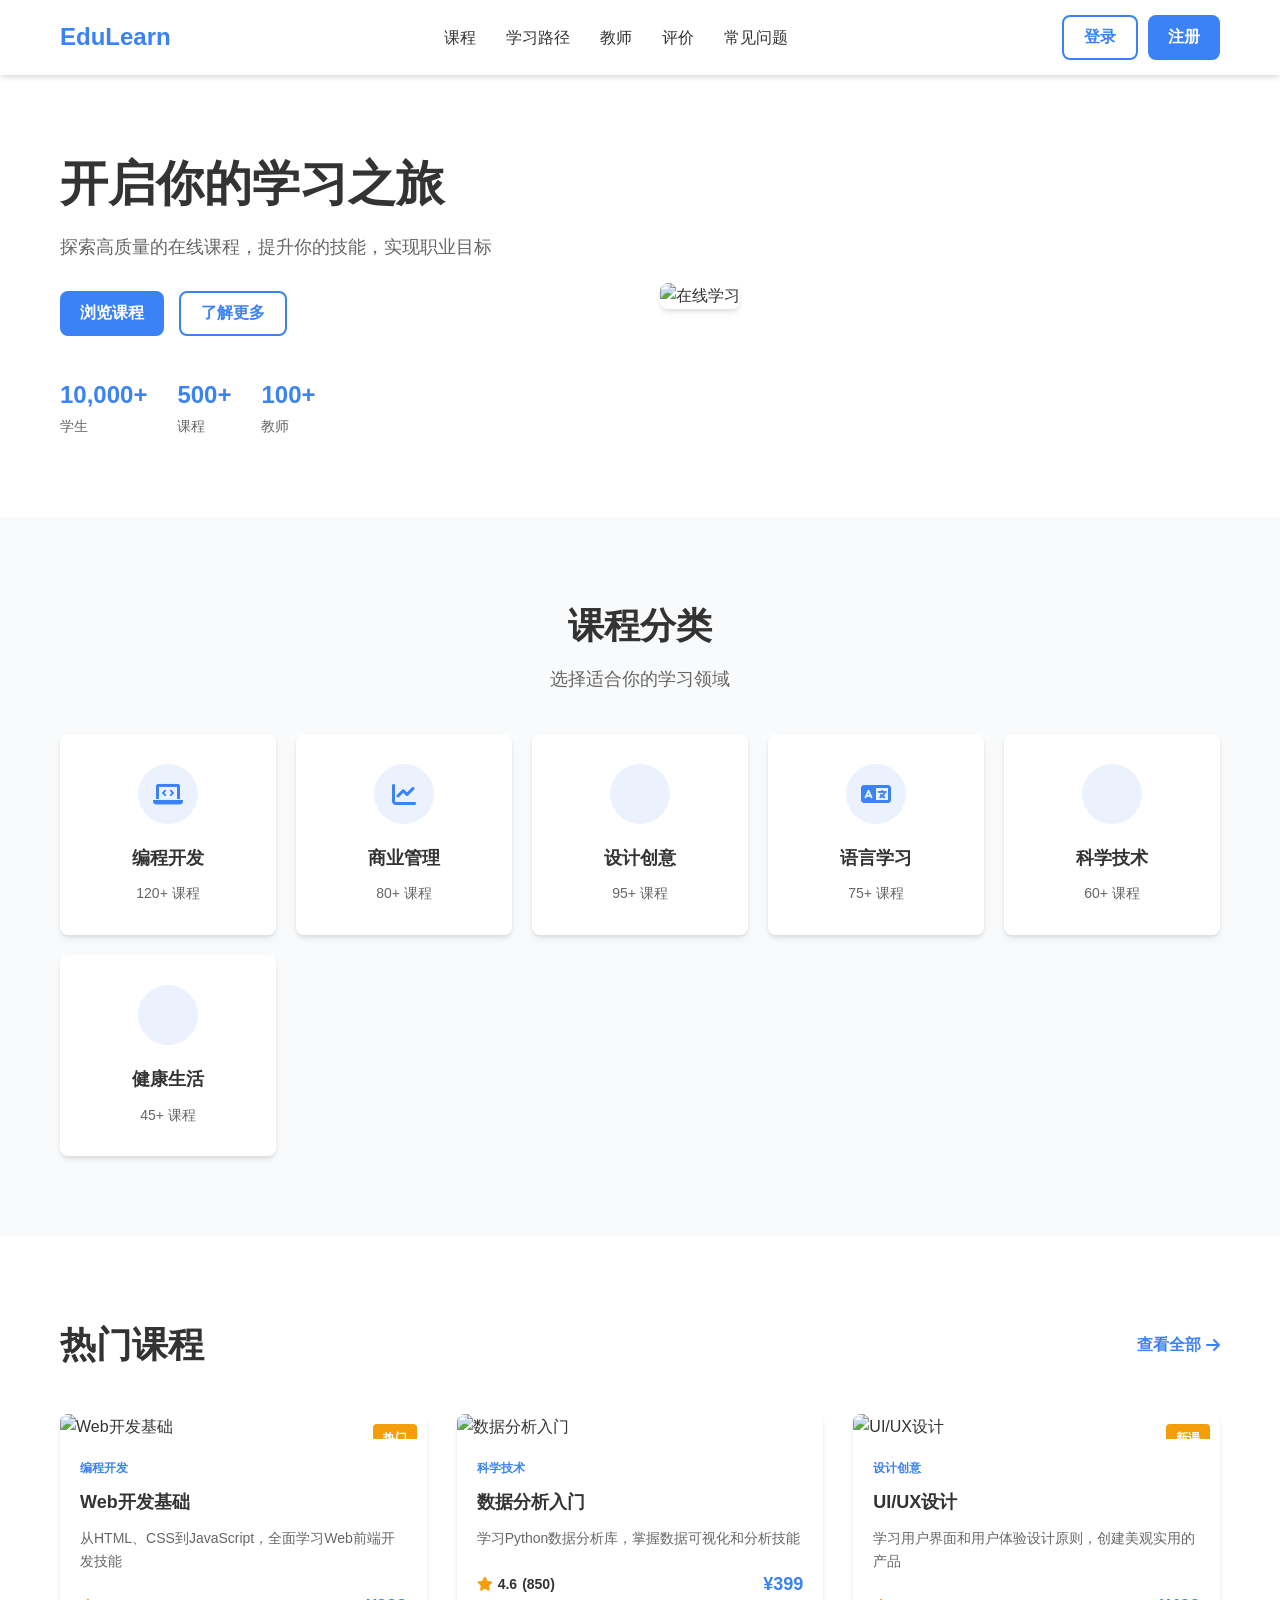
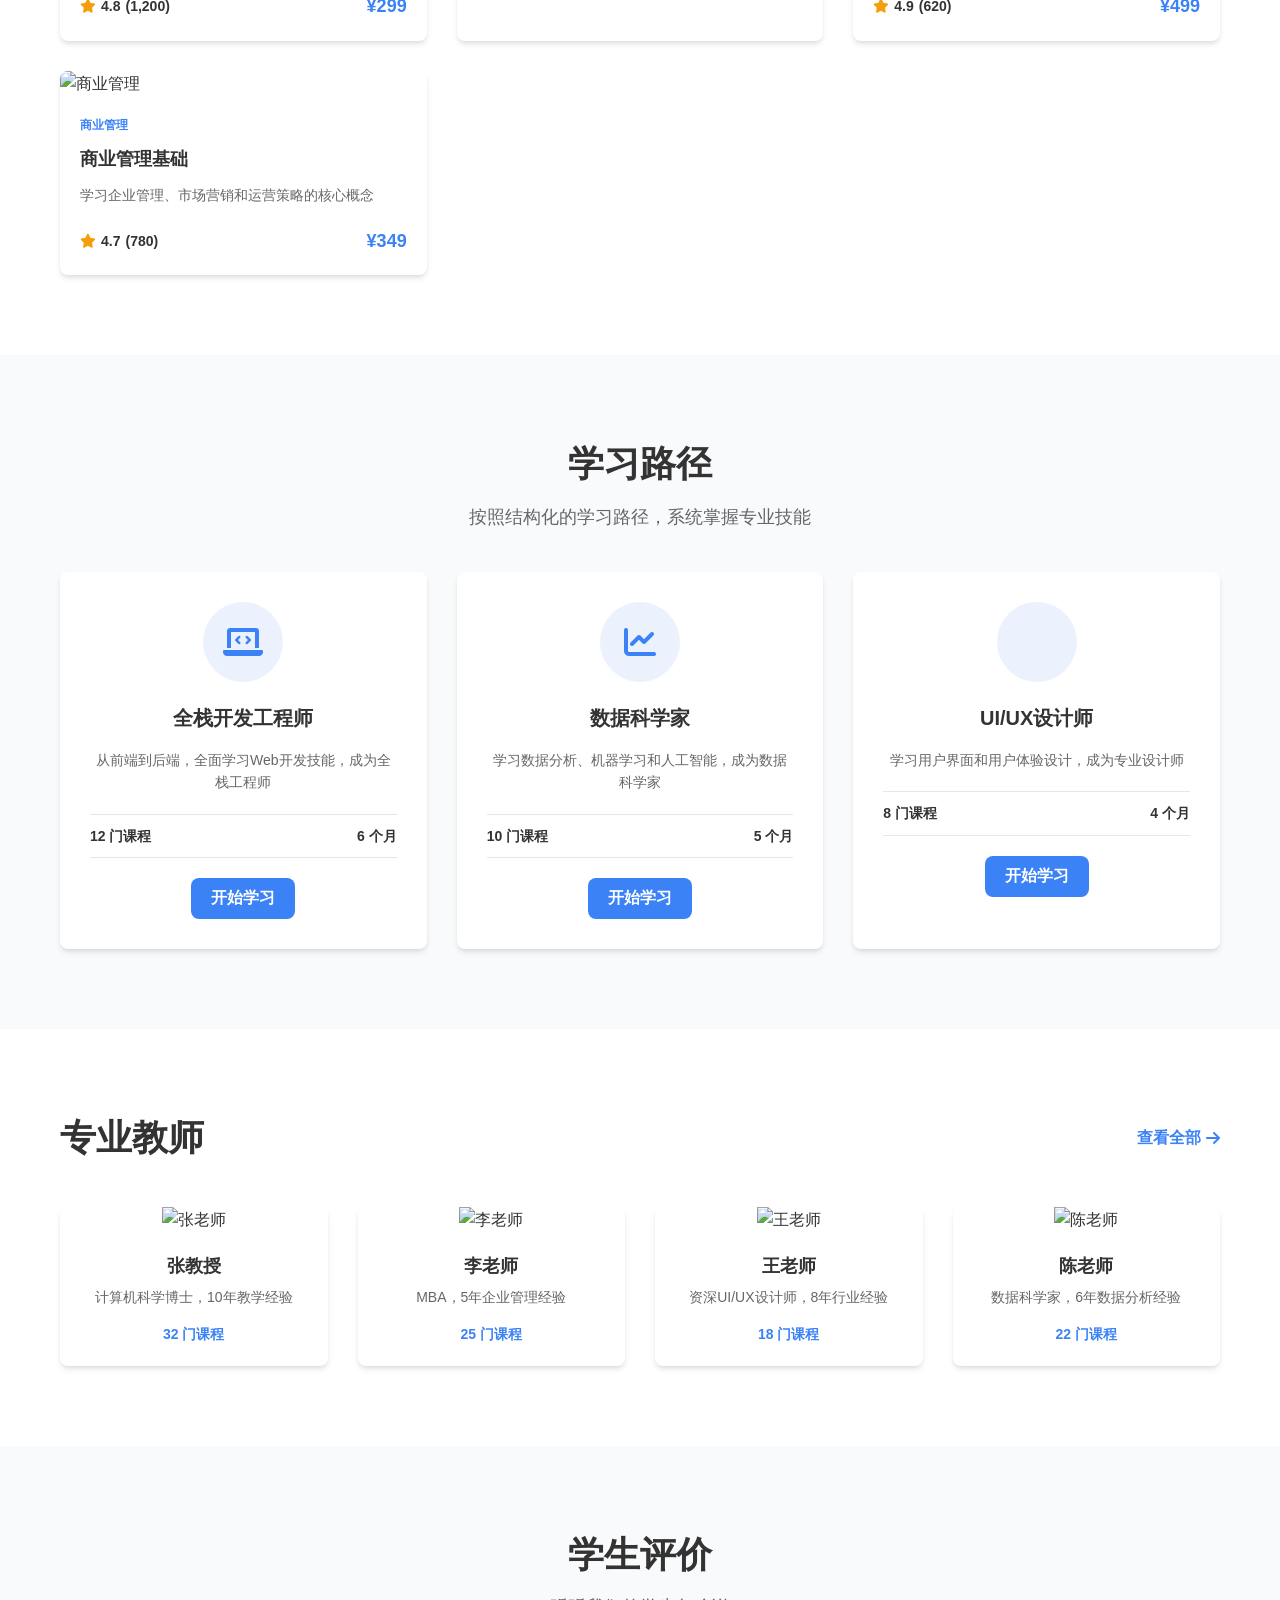
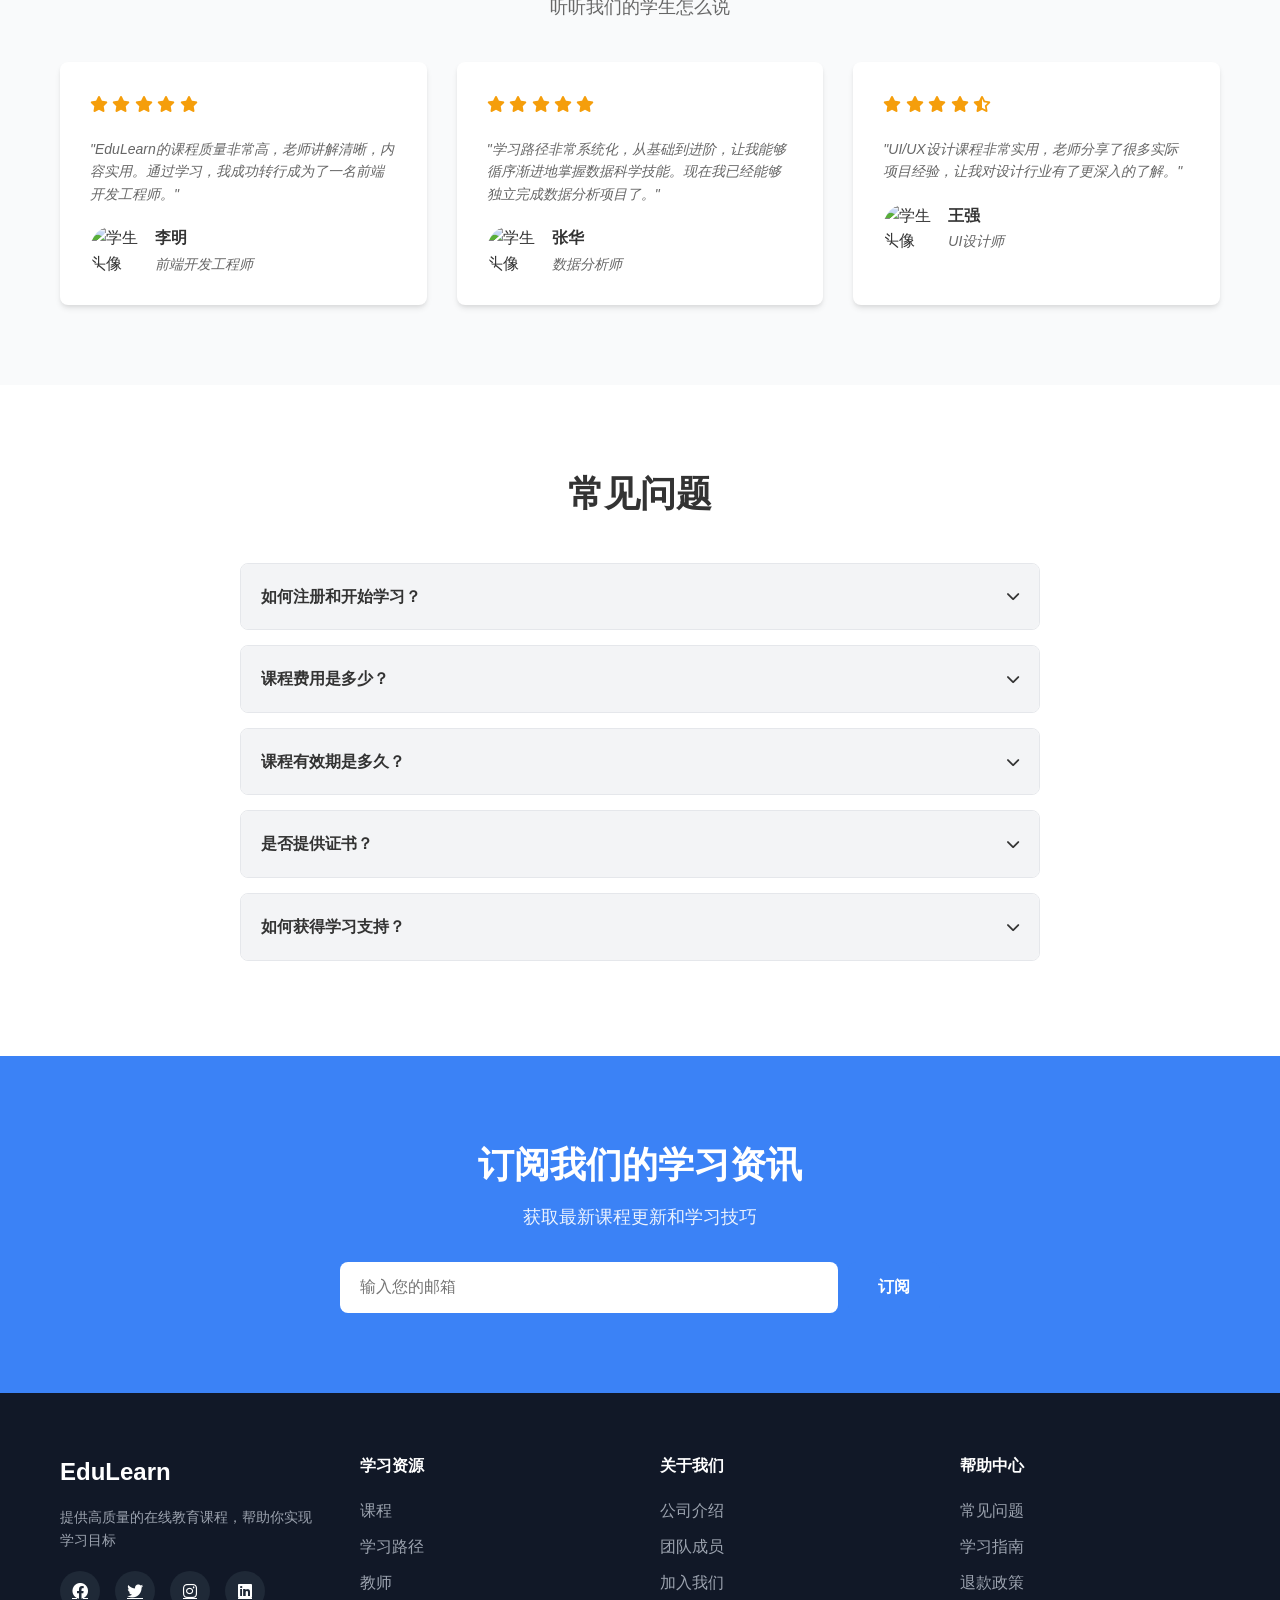
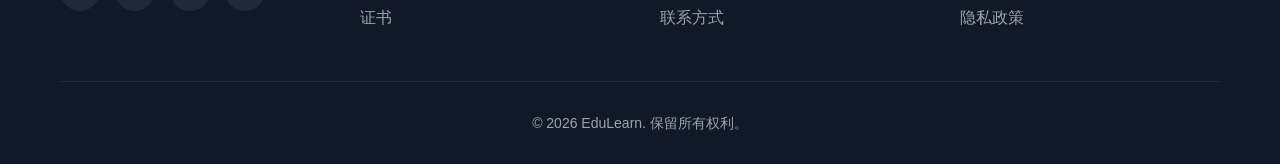
==== index.html @ 10f7ac11 "初始化课程学习网站首页" ====
<!DOCTYPE html>
<html lang="zh-CN">
<head>
    <meta charset="UTF-8">
    <meta name="viewport" content="width=device-width, initial-scale=1.0">
    <title>EduLearn - 在线课程学习平台</title>
    <link rel="stylesheet" href="styles.css">
    <link rel="stylesheet" href="https://cdnjs.cloudflare.com/ajax/libs/font-awesome/6.0.0/css/all.min.css">
</head>
<body>
    <!-- 导航栏 -->
    <header class="navbar">
        <div class="container">
            <div class="logo">
                <a href="#">EduLearn</a>
            </div>
            <nav class="nav-links">
                <a href="#courses">课程</a>
                <a href="#paths">学习路径</a>
                <a href="#instructors">教师</a>
                <a href="#testimonials">评价</a>
                <a href="#faq">常见问题</a>
            </nav>
            <div class="auth-buttons">
                <button class="btn btn-outline">登录</button>
                <button class="btn btn-primary">注册</button>
            </div>
            <div class="mobile-menu">
                <i class="fas fa-bars"></i>
            </div>
        </div>
    </header>

    <!-- 英雄区域 -->
    <section class="hero">
        <div class="container">
            <div class="hero-content">
                <h1>开启你的学习之旅</h1>
                <p>探索高质量的在线课程，提升你的技能，实现职业目标</p>
                <div class="hero-buttons">
                    <button class="btn btn-primary">浏览课程</button>
                    <button class="btn btn-outline">了解更多</button>
                </div>
                <div class="hero-stats">
                    <div class="stat-item">
                        <span class="stat-number">10,000+</span>
                        <span class="stat-label">学生</span>
                    </div>
                    <div class="stat-item">
                        <span class="stat-number">500+</span>
                        <span class="stat-label">课程</span>
                    </div>
                    <div class="stat-item">
                        <span class="stat-number">100+</span>
                        <span class="stat-label">教师</span>
                    </div>
                </div>
            </div>
            <div class="hero-image">
                <img src="https://trae-api-cn.mchost.guru/api/ide/v1/text_to_image?prompt=online%20learning%20platform%20students%20studying%20on%20laptops%20modern%20education&image_size=landscape_16_9" alt="在线学习">
            </div>
        </div>
    </section>

    <!-- 课程分类 -->
    <section class="categories" id="courses">
        <div class="container">
            <h2>课程分类</h2>
            <p>选择适合你的学习领域</p>
            <div class="categories-grid">
                <div class="category-card">
                    <div class="category-icon">
                        <i class="fas fa-laptop-code"></i>
                    </div>
                    <h3>编程开发</h3>
                    <p>120+ 课程</p>
                </div>
                <div class="category-card">
                    <div class="category-icon">
                        <i class="fas fa-chart-line"></i>
                    </div>
                    <h3>商业管理</h3>
                    <p>80+ 课程</p>
                </div>
                <div class="category-card">
                    <div class="category-icon">
                        <i class="fas fa-design"></i>
                    </div>
                    <h3>设计创意</h3>
                    <p>95+ 课程</p>
                </div>
                <div class="category-card">
                    <div class="category-icon">
                        <i class="fas fa-language"></i>
                    </div>
                    <h3>语言学习</h3>
                    <p>75+ 课程</p>
                </div>
                <div class="category-card">
                    <div class="category-icon">
                        <i class="fas fa-science"></i>
                    </div>
                    <h3>科学技术</h3>
                    <p>60+ 课程</p>
                </div>
                <div class="category-card">
                    <div class="category-icon">
                        <i class="fas fa-health"></i>
                    </div>
                    <h3>健康生活</h3>
                    <p>45+ 课程</p>
                </div>
            </div>
        </div>
    </section>

    <!-- 热门课程 -->
    <section class="popular-courses">
        <div class="container">
            <div class="section-header">
                <h2>热门课程</h2>
                <a href="#" class="view-all">查看全部 <i class="fas fa-arrow-right"></i></a>
            </div>
            <div class="courses-grid">
                <div class="course-card">
                    <div class="course-image">
                        <img src="https://trae-api-cn.mchost.guru/api/ide/v1/text_to_image?prompt=web%20development%20course%20modern%20coding%20interface&image_size=square" alt="Web开发基础">
                        <div class="course-badge">热门</div>
                    </div>
                    <div class="course-content">
                        <div class="course-category">编程开发</div>
                        <h3>Web开发基础</h3>
                        <p>从HTML、CSS到JavaScript，全面学习Web前端开发技能</p>
                        <div class="course-meta">
                            <div class="course-rating">
                                <i class="fas fa-star"></i>
                                <span>4.8</span>
                                <span>(1,200)</span>
                            </div>
                            <div class="course-price">¥299</div>
                        </div>
                    </div>
                </div>
                <div class="course-card">
                    <div class="course-image">
                        <img src="https://trae-api-cn.mchost.guru/api/ide/v1/text_to_image?prompt=data%20science%20machine%20learning%20analysis&image_size=square" alt="数据分析入门">
                    </div>
                    <div class="course-content">
                        <div class="course-category">科学技术</div>
                        <h3>数据分析入门</h3>
                        <p>学习Python数据分析库，掌握数据可视化和分析技能</p>
                        <div class="course-meta">
                            <div class="course-rating">
                                <i class="fas fa-star"></i>
                                <span>4.6</span>
                                <span>(850)</span>
                            </div>
                            <div class="course-price">¥399</div>
                        </div>
                    </div>
                </div>
                <div class="course-card">
                    <div class="course-image">
                        <img src="https://trae-api-cn.mchost.guru/api/ide/v1/text_to_image?prompt=ui%20ux%20design%20modern%20interface%20creation&image_size=square" alt="UI/UX设计">
                        <div class="course-badge">新课</div>
                    </div>
                    <div class="course-content">
                        <div class="course-category">设计创意</div>
                        <h3>UI/UX设计</h3>
                        <p>学习用户界面和用户体验设计原则，创建美观实用的产品</p>
                        <div class="course-meta">
                            <div class="course-rating">
                                <i class="fas fa-star"></i>
                                <span>4.9</span>
                                <span>(620)</span>
                            </div>
                            <div class="course-price">¥499</div>
                        </div>
                    </div>
                </div>
                <div class="course-card">
                    <div class="course-image">
                        <img src="https://trae-api-cn.mchost.guru/api/ide/v1/text_to_image?prompt=business%20management%20strategy%20planning&image_size=square" alt="商业管理">
                    </div>
                    <div class="course-content">
                        <div class="course-category">商业管理</div>
                        <h3>商业管理基础</h3>
                        <p>学习企业管理、市场营销和运营策略的核心概念</p>
                        <div class="course-meta">
                            <div class="course-rating">
                                <i class="fas fa-star"></i>
                                <span>4.7</span>
                                <span>(780)</span>
                            </div>
                            <div class="course-price">¥349</div>
                        </div>
                    </div>
                </div>
            </div>
        </div>
    </section>

    <!-- 学习路径 -->
    <section class="learning-paths" id="paths">
        <div class="container">
            <h2>学习路径</h2>
            <p>按照结构化的学习路径，系统掌握专业技能</p>
            <div class="paths-grid">
                <div class="path-card">
                    <div class="path-icon">
                        <i class="fas fa-laptop-code"></i>
                    </div>
                    <h3>全栈开发工程师</h3>
                    <p>从前端到后端，全面学习Web开发技能，成为全栈工程师</p>
                    <div class="path-details">
                        <span class="path-courses">12 门课程</span>
                        <span class="path-duration">6 个月</span>
                    </div>
                    <button class="btn btn-primary">开始学习</button>
                </div>
                <div class="path-card">
                    <div class="path-icon">
                        <i class="fas fa-chart-line"></i>
                    </div>
                    <h3>数据科学家</h3>
                    <p>学习数据分析、机器学习和人工智能，成为数据科学家</p>
                    <div class="path-details">
                        <span class="path-courses">10 门课程</span>
                        <span class="path-duration">5 个月</span>
                    </div>
                    <button class="btn btn-primary">开始学习</button>
                </div>
                <div class="path-card">
                    <div class="path-icon">
                        <i class="fas fa-design"></i>
                    </div>
                    <h3>UI/UX设计师</h3>
                    <p>学习用户界面和用户体验设计，成为专业设计师</p>
                    <div class="path-details">
                        <span class="path-courses">8 门课程</span>
                        <span class="path-duration">4 个月</span>
                    </div>
                    <button class="btn btn-primary">开始学习</button>
                </div>
            </div>
        </div>
    </section>

    <!-- 教师团队 -->
    <section class="instructors" id="instructors">
        <div class="container">
            <div class="section-header">
                <h2>专业教师</h2>
                <a href="#" class="view-all">查看全部 <i class="fas fa-arrow-right"></i></a>
            </div>
            <div class="instructors-grid">
                <div class="instructor-card">
                    <div class="instructor-image">
                        <img src="https://trae-api-cn.mchost.guru/api/ide/v1/text_to_image?prompt=professional%20male%20instructor%20teaching%20online%20course&image_size=square" alt="张老师">
                    </div>
                    <h3>张教授</h3>
                    <p>计算机科学博士，10年教学经验</p>
                    <div class="instructor-courses">32 门课程</div>
                </div>
                <div class="instructor-card">
                    <div class="instructor-image">
                        <img src="https://trae-api-cn.mchost.guru/api/ide/v1/text_to_image?prompt=professional%20female%20instructor%20teaching%20business%20course&image_size=square" alt="李老师">
                    </div>
                    <h3>李老师</h3>
                    <p>MBA，5年企业管理经验</p>
                    <div class="instructor-courses">25 门课程</div>
                </div>
                <div class="instructor-card">
                    <div class="instructor-image">
                        <img src="https://trae-api-cn.mchost.guru/api/ide/v1/text_to_image?prompt=professional%20male%20designer%20teaching%20design%20course&image_size=square" alt="王老师">
                    </div>
                    <h3>王老师</h3>
                    <p>资深UI/UX设计师，8年行业经验</p>
                    <div class="instructor-courses">18 门课程</div>
                </div>
                <div class="instructor-card">
                    <div class="instructor-image">
                        <img src="https://trae-api-cn.mchost.guru/api/ide/v1/text_to_image?prompt=professional%20female%20data%20scientist%20teaching%20analytics&image_size=square" alt="陈老师">
                    </div>
                    <h3>陈老师</h3>
                    <p>数据科学家，6年数据分析经验</p>
                    <div class="instructor-courses">22 门课程</div>
                </div>
            </div>
        </div>
    </section>

    <!-- 学生评价 -->
    <section class="testimonials" id="testimonials">
        <div class="container">
            <h2>学生评价</h2>
            <p>听听我们的学生怎么说</p>
            <div class="testimonials-grid">
                <div class="testimonial-card">
                    <div class="testimonial-rating">
                        <i class="fas fa-star"></i>
                        <i class="fas fa-star"></i>
                        <i class="fas fa-star"></i>
                        <i class="fas fa-star"></i>
                        <i class="fas fa-star"></i>
                    </div>
                    <p>"EduLearn的课程质量非常高，老师讲解清晰，内容实用。通过学习，我成功转行成为了一名前端开发工程师。"</p>
                    <div class="testimonial-author">
                        <img src="https://trae-api-cn.mchost.guru/api/ide/v1/text_to_image?prompt=happy%20male%20student%20portrait&image_size=square" alt="学生头像">
                        <div>
                            <h4>李明</h4>
                            <p>前端开发工程师</p>
                        </div>
                    </div>
                </div>
                <div class="testimonial-card">
                    <div class="testimonial-rating">
                        <i class="fas fa-star"></i>
                        <i class="fas fa-star"></i>
                        <i class="fas fa-star"></i>
                        <i class="fas fa-star"></i>
                        <i class="fas fa-star"></i>
                    </div>
                    <p>"学习路径非常系统化，从基础到进阶，让我能够循序渐进地掌握数据科学技能。现在我已经能够独立完成数据分析项目了。"</p>
                    <div class="testimonial-author">
                        <img src="https://trae-api-cn.mchost.guru/api/ide/v1/text_to_image?prompt=happy%20female%20student%20portrait&image_size=square" alt="学生头像">
                        <div>
                            <h4>张华</h4>
                            <p>数据分析师</p>
                        </div>
                    </div>
                </div>
                <div class="testimonial-card">
                    <div class="testimonial-rating">
                        <i class="fas fa-star"></i>
                        <i class="fas fa-star"></i>
                        <i class="fas fa-star"></i>
                        <i class="fas fa-star"></i>
                        <i class="fas fa-star-half-alt"></i>
                    </div>
                    <p>"UI/UX设计课程非常实用，老师分享了很多实际项目经验，让我对设计行业有了更深入的了解。"</p>
                    <div class="testimonial-author">
                        <img src="https://trae-api-cn.mchost.guru/api/ide/v1/text_to_image?prompt=happy%20young%20male%20student%20portrait&image_size=square" alt="学生头像">
                        <div>
                            <h4>王强</h4>
                            <p>UI设计师</p>
                        </div>
                    </div>
                </div>
            </div>
        </div>
    </section>

    <!-- 常见问题 -->
    <section class="faq" id="faq">
        <div class="container">
            <h2>常见问题</h2>
            <div class="faq-items">
                <div class="faq-item">
                    <div class="faq-question">
                        <h3>如何注册和开始学习？</h3>
                        <i class="fas fa-chevron-down"></i>
                    </div>
                    <div class="faq-answer">
                        <p>点击网站右上角的"注册"按钮，填写个人信息完成注册。注册成功后，您可以浏览课程目录，选择感兴趣的课程开始学习。</p>
                    </div>
                </div>
                <div class="faq-item">
                    <div class="faq-question">
                        <h3>课程费用是多少？</h3>
                        <i class="fas fa-chevron-down"></i>
                    </div>
                    <div class="faq-answer">
                        <p>我们的课程价格从¥99到¥999不等，具体取决于课程内容和时长。我们也提供学习路径套餐，享受更多优惠。</p>
                    </div>
                </div>
                <div class="faq-item">
                    <div class="faq-question">
                        <h3>课程有效期是多久？</h3>
                        <i class="fas fa-chevron-down"></i>
                    </div>
                    <div class="faq-answer">
                        <p>一旦购买，课程终身有效，您可以随时观看和复习课程内容。</p>
                    </div>
                </div>
                <div class="faq-item">
                    <div class="faq-question">
                        <h3>是否提供证书？</h3>
                        <i class="fas fa-chevron-down"></i>
                    </div>
                    <div class="faq-answer">
                        <p>是的，完成课程后，您将获得课程 completion 证书，部分课程还提供行业认证证书。</p>
                    </div>
                </div>
                <div class="faq-item">
                    <div class="faq-question">
                        <h3>如何获得学习支持？</h3>
                        <i class="fas fa-chevron-down"></i>
                    </div>
                    <div class="faq-answer">
                        <p>我们提供多种学习支持方式，包括课程讨论区、教师答疑和学习社区。您也可以通过客服邮箱联系我们。</p>
                    </div>
                </div>
            </div>
        </div>
    </section>

    <!-- 订阅区域 -->
    <section class="subscribe">
        <div class="container">
            <h2>订阅我们的学习资讯</h2>
            <p>获取最新课程更新和学习技巧</p>
            <form class="subscribe-form">
                <input type="email" placeholder="输入您的邮箱" required>
                <button type="submit" class="btn btn-primary">订阅</button>
            </form>
        </div>
    </section>

    <!-- 页脚 -->
    <footer class="footer">
        <div class="container">
            <div class="footer-content">
                <div class="footer-logo">
                    <h3>EduLearn</h3>
                    <p>提供高质量的在线教育课程，帮助你实现学习目标</p>
                    <div class="social-links">
                        <a href="#"><i class="fab fa-facebook"></i></a>
                        <a href="#"><i class="fab fa-twitter"></i></a>
                        <a href="#"><i class="fab fa-instagram"></i></a>
                        <a href="#"><i class="fab fa-linkedin"></i></a>
                    </div>
                </div>
                <div class="footer-links">
                    <h4>学习资源</h4>
                    <a href="#">课程</a>
                    <a href="#">学习路径</a>
                    <a href="#">教师</a>
                    <a href="#">证书</a>
                </div>
                <div class="footer-links">
                    <h4>关于我们</h4>
                    <a href="#">公司介绍</a>
                    <a href="#">团队成员</a>
                    <a href="#">加入我们</a>
                    <a href="#">联系方式</a>
                </div>
                <div class="footer-links">
                    <h4>帮助中心</h4>
                    <a href="#">常见问题</a>
                    <a href="#">学习指南</a>
                    <a href="#">退款政策</a>
                    <a href="#">隐私政策</a>
                </div>
            </div>
            <div class="footer-bottom">
                <p>&copy; 2026 EduLearn. 保留所有权利。</p>
            </div>
        </div>
    </footer>

    <script src="script.js"></script>
</body>
</html>
---- styles.css ----
/* 全局样式 */
:root {
    --primary-color: #3b82f6;
    --secondary-color: #10b981;
    --accent-color: #f59e0b;
    --text-color: #333;
    --text-light: #666;
    --background-color: #f9fafb;
    --white: #ffffff;
    --gray-100: #f3f4f6;
    --gray-200: #e5e7eb;
    --gray-300: #d1d5db;
    --gray-400: #9ca3af;
    --gray-500: #6b7280;
    --gray-600: #4b5563;
    --gray-700: #374151;
    --gray-800: #1f2937;
    --gray-900: #111827;
    --border-radius: 8px;
    --box-shadow: 0 4px 6px -1px rgba(0, 0, 0, 0.1), 0 2px 4px -1px rgba(0, 0, 0, 0.06);
    --transition: all 0.3s ease;
}

* {
    margin: 0;
    padding: 0;
    box-sizing: border-box;
}

body {
    font-family: 'Segoe UI', Tahoma, Geneva, Verdana, sans-serif;
    line-height: 1.6;
    color: var(--text-color);
    background-color: var(--background-color);
}

.container {
    width: 100%;
    max-width: 1200px;
    margin: 0 auto;
    padding: 0 20px;
}

/* 按钮样式 */
.btn {
    display: inline-block;
    padding: 10px 20px;
    border-radius: var(--border-radius);
    font-weight: 600;
    cursor: pointer;
    transition: var(--transition);
    border: none;
    font-size: 16px;
}

.btn-primary {
    background-color: var(--primary-color);
    color: var(--white);
}

.btn-primary:hover {
    background-color: #2563eb;
    transform: translateY(-2px);
}

.btn-outline {
    background-color: transparent;
    color: var(--primary-color);
    border: 2px solid var(--primary-color);
}

.btn-outline:hover {
    background-color: var(--primary-color);
    color: var(--white);
}

/* 导航栏样式 */
.navbar {
    background-color: var(--white);
    box-shadow: var(--box-shadow);
    position: sticky;
    top: 0;
    z-index: 1000;
}

.navbar .container {
    display: flex;
    justify-content: space-between;
    align-items: center;
    padding: 15px 20px;
}

.logo a {
    font-size: 24px;
    font-weight: 700;
    color: var(--primary-color);
    text-decoration: none;
}

.nav-links {
    display: flex;
    gap: 30px;
}

.nav-links a {
    text-decoration: none;
    color: var(--text-color);
    font-weight: 500;
    transition: var(--transition);
}

.nav-links a:hover {
    color: var(--primary-color);
}

.auth-buttons {
    display: flex;
    gap: 10px;
}

.mobile-menu {
    display: none;
    font-size: 24px;
    cursor: pointer;
}

/* 英雄区域样式 */
.hero {
    background-color: var(--white);
    padding: 80px 0;
}

.hero .container {
    display: flex;
    align-items: center;
    gap: 40px;
}

.hero-content {
    flex: 1;
}

.hero-content h1 {
    font-size: 48px;
    font-weight: 700;
    margin-bottom: 20px;
    line-height: 1.2;
}

.hero-content p {
    font-size: 18px;
    color: var(--text-light);
    margin-bottom: 30px;
}

.hero-buttons {
    display: flex;
    gap: 15px;
    margin-bottom: 40px;
}

.hero-stats {
    display: flex;
    gap: 30px;
}

.stat-item {
    display: flex;
    flex-direction: column;
}

.stat-number {
    font-size: 24px;
    font-weight: 700;
    color: var(--primary-color);
}

.stat-label {
    font-size: 14px;
    color: var(--text-light);
}

.hero-image {
    flex: 1;
}

.hero-image img {
    width: 100%;
    border-radius: var(--border-radius);
    box-shadow: var(--box-shadow);
}

/* 课程分类样式 */
.categories {
    padding: 80px 0;
    background-color: var(--background-color);
}

.categories h2 {
    font-size: 36px;
    font-weight: 700;
    text-align: center;
    margin-bottom: 10px;
}

.categories p {
    text-align: center;
    color: var(--text-light);
    margin-bottom: 40px;
    font-size: 18px;
}

.categories-grid {
    display: grid;
    grid-template-columns: repeat(auto-fit, minmax(200px, 1fr));
    gap: 20px;
}

.category-card {
    background-color: var(--white);
    padding: 30px;
    border-radius: var(--border-radius);
    box-shadow: var(--box-shadow);
    text-align: center;
    transition: var(--transition);
}

.category-card:hover {
    transform: translateY(-5px);
    box-shadow: 0 10px 15px -3px rgba(0, 0, 0, 0.1), 0 4px 6px -2px rgba(0, 0, 0, 0.05);
}

.category-icon {
    width: 60px;
    height: 60px;
    background-color: rgba(59, 130, 246, 0.1);
    border-radius: 50%;
    display: flex;
    align-items: center;
    justify-content: center;
    margin: 0 auto 20px;
    font-size: 24px;
    color: var(--primary-color);
}

.category-card h3 {
    font-size: 18px;
    font-weight: 600;
    margin-bottom: 10px;
}

.category-card p {
    font-size: 14px;
    color: var(--text-light);
    margin: 0;
}

/* 热门课程样式 */
.popular-courses {
    padding: 80px 0;
    background-color: var(--white);
}

.section-header {
    display: flex;
    justify-content: space-between;
    align-items: center;
    margin-bottom: 40px;
}

.section-header h2 {
    font-size: 36px;
    font-weight: 700;
}

.view-all {
    text-decoration: none;
    color: var(--primary-color);
    font-weight: 600;
    display: flex;
    align-items: center;
    gap: 5px;
    transition: var(--transition);
}

.view-all:hover {
    color: #2563eb;
}

.courses-grid {
    display: grid;
    grid-template-columns: repeat(auto-fit, minmax(300px, 1fr));
    gap: 30px;
}

.course-card {
    background-color: var(--white);
    border-radius: var(--border-radius);
    box-shadow: var(--box-shadow);
    overflow: hidden;
    transition: var(--transition);
}

.course-card:hover {
    transform: translateY(-5px);
    box-shadow: 0 10px 15px -3px rgba(0, 0, 0, 0.1), 0 4px 6px -2px rgba(0, 0, 0, 0.05);
}

.course-image {
    position: relative;
    overflow: hidden;
}

.course-image img {
    width: 100%;
    height: 200px;
    object-fit: cover;
    transition: var(--transition);
}

.course-card:hover .course-image img {
    transform: scale(1.05);
}

.course-badge {
    position: absolute;
    top: 10px;
    right: 10px;
    background-color: var(--accent-color);
    color: var(--white);
    padding: 5px 10px;
    border-radius: 4px;
    font-size: 12px;
    font-weight: 600;
}

.course-content {
    padding: 20px;
}

.course-category {
    font-size: 12px;
    color: var(--primary-color);
    font-weight: 600;
    text-transform: uppercase;
    margin-bottom: 10px;
}

.course-content h3 {
    font-size: 18px;
    font-weight: 600;
    margin-bottom: 10px;
}

.course-content p {
    font-size: 14px;
    color: var(--text-light);
    margin-bottom: 20px;
}

.course-meta {
    display: flex;
    justify-content: space-between;
    align-items: center;
}

.course-rating {
    display: flex;
    align-items: center;
    gap: 5px;
}

.course-rating i {
    color: var(--accent-color);
    font-size: 14px;
}

.course-rating span {
    font-size: 14px;
    font-weight: 600;
}

.course-price {
    font-size: 18px;
    font-weight: 700;
    color: var(--primary-color);
}

/* 学习路径样式 */
.learning-paths {
    padding: 80px 0;
    background-color: var(--background-color);
}

.learning-paths h2 {
    font-size: 36px;
    font-weight: 700;
    text-align: center;
    margin-bottom: 10px;
}

.learning-paths p {
    text-align: center;
    color: var(--text-light);
    margin-bottom: 40px;
    font-size: 18px;
}

.paths-grid {
    display: grid;
    grid-template-columns: repeat(auto-fit, minmax(350px, 1fr));
    gap: 30px;
}

.path-card {
    background-color: var(--white);
    padding: 30px;
    border-radius: var(--border-radius);
    box-shadow: var(--box-shadow);
    text-align: center;
    transition: var(--transition);
}

.path-card:hover {
    transform: translateY(-5px);
    box-shadow: 0 10px 15px -3px rgba(0, 0, 0, 0.1), 0 4px 6px -2px rgba(0, 0, 0, 0.05);
}

.path-icon {
    width: 80px;
    height: 80px;
    background-color: rgba(59, 130, 246, 0.1);
    border-radius: 50%;
    display: flex;
    align-items: center;
    justify-content: center;
    margin: 0 auto 20px;
    font-size: 32px;
    color: var(--primary-color);
}

.path-card h3 {
    font-size: 20px;
    font-weight: 600;
    margin-bottom: 15px;
}

.path-card p {
    font-size: 14px;
    color: var(--text-light);
    margin-bottom: 20px;
}

.path-details {
    display: flex;
    justify-content: space-between;
    margin-bottom: 20px;
    padding: 10px 0;
    border-top: 1px solid var(--gray-200);
    border-bottom: 1px solid var(--gray-200);
}

.path-courses, .path-duration {
    font-size: 14px;
    font-weight: 600;
    color: var(--text-color);
}

/* 教师团队样式 */
.instructors {
    padding: 80px 0;
    background-color: var(--white);
}

.instructors-grid {
    display: grid;
    grid-template-columns: repeat(auto-fit, minmax(250px, 1fr));
    gap: 30px;
}

.instructor-card {
    background-color: var(--white);
    border-radius: var(--border-radius);
    box-shadow: var(--box-shadow);
    overflow: hidden;
    text-align: center;
    transition: var(--transition);
}

.instructor-card:hover {
    transform: translateY(-5px);
    box-shadow: 0 10px 15px -3px rgba(0, 0, 0, 0.1), 0 4px 6px -2px rgba(0, 0, 0, 0.05);
}

.instructor-image img {
    width: 100%;
    height: 250px;
    object-fit: cover;
}

.instructor-card h3 {
    font-size: 18px;
    font-weight: 600;
    margin: 20px 0 5px;
}

.instructor-card p {
    font-size: 14px;
    color: var(--text-light);
    margin-bottom: 15px;
}

.instructor-courses {
    font-size: 14px;
    font-weight: 600;
    color: var(--primary-color);
    padding: 0 20px 20px;
}

/* 学生评价样式 */
.testimonials {
    padding: 80px 0;
    background-color: var(--background-color);
}

.testimonials h2 {
    font-size: 36px;
    font-weight: 700;
    text-align: center;
    margin-bottom: 10px;
}

.testimonials p {
    text-align: center;
    color: var(--text-light);
    margin-bottom: 40px;
    font-size: 18px;
}

.testimonials-grid {
    display: grid;
    grid-template-columns: repeat(auto-fit, minmax(300px, 1fr));
    gap: 30px;
}

.testimonial-card {
    background-color: var(--white);
    padding: 30px;
    border-radius: var(--border-radius);
    box-shadow: var(--box-shadow);
    transition: var(--transition);
}

.testimonial-card:hover {
    transform: translateY(-5px);
    box-shadow: 0 10px 15px -3px rgba(0, 0, 0, 0.1), 0 4px 6px -2px rgba(0, 0, 0, 0.05);
}

.testimonial-rating {
    margin-bottom: 20px;
}

.testimonial-rating i {
    color: var(--accent-color);
    font-size: 16px;
}

.testimonial-card p {
    font-size: 14px;
    color: var(--text-light);
    margin-bottom: 20px;
    text-align: left;
    font-style: italic;
}

.testimonial-author {
    display: flex;
    align-items: center;
    gap: 15px;
}

.testimonial-author img {
    width: 50px;
    height: 50px;
    border-radius: 50%;
    object-fit: cover;
}

.testimonial-author h4 {
    font-size: 16px;
    font-weight: 600;
    margin-bottom: 2px;
}

.testimonial-author p {
    font-size: 14px;
    color: var(--text-light);
    margin: 0;
}

/* 常见问题样式 */
.faq {
    padding: 80px 0;
    background-color: var(--white);
}

.faq h2 {
    font-size: 36px;
    font-weight: 700;
    text-align: center;
    margin-bottom: 40px;
}

.faq-items {
    max-width: 800px;
    margin: 0 auto;
}

.faq-item {
    margin-bottom: 15px;
    border: 1px solid var(--gray-200);
    border-radius: var(--border-radius);
    overflow: hidden;
}

.faq-question {
    display: flex;
    justify-content: space-between;
    align-items: center;
    padding: 20px;
    background-color: var(--gray-100);
    cursor: pointer;
    transition: var(--transition);
}

.faq-question:hover {
    background-color: var(--gray-200);
}

.faq-question h3 {
    font-size: 16px;
    font-weight: 600;
    margin: 0;
}

.faq-question i {
    font-size: 14px;
    transition: var(--transition);
}

.faq-answer {
    padding: 0 20px;
    max-height: 0;
    overflow: hidden;
    transition: var(--transition);
}

.faq-answer p {
    margin: 0;
    padding: 20px 0;
    color: var(--text-light);
}

.faq-item.active .faq-answer {
    max-height: 200px;
}

.faq-item.active .faq-question i {
    transform: rotate(180deg);
}

/* 订阅区域样式 */
.subscribe {
    padding: 80px 0;
    background-color: var(--primary-color);
    color: var(--white);
    text-align: center;
}

.subscribe h2 {
    font-size: 36px;
    font-weight: 700;
    margin-bottom: 10px;
}

.subscribe p {
    font-size: 18px;
    margin-bottom: 30px;
    opacity: 0.9;
}

.subscribe-form {
    display: flex;
    max-width: 600px;
    margin: 0 auto;
    gap: 10px;
}

.subscribe-form input {
    flex: 1;
    padding: 15px 20px;
    border: none;
    border-radius: var(--border-radius);
    font-size: 16px;
}

.subscribe-form button {
    padding: 15px 30px;
}

/* 页脚样式 */
.footer {
    background-color: var(--gray-900);
    color: var(--white);
    padding: 60px 0 30px;
}

.footer-content {
    display: grid;
    grid-template-columns: repeat(auto-fit, minmax(250px, 1fr));
    gap: 40px;
    margin-bottom: 40px;
}

.footer-logo h3 {
    font-size: 24px;
    font-weight: 700;
    margin-bottom: 15px;
}

.footer-logo p {
    font-size: 14px;
    color: var(--gray-400);
    margin-bottom: 20px;
}

.social-links {
    display: flex;
    gap: 15px;
}

.social-links a {
    width: 40px;
    height: 40px;
    background-color: var(--gray-800);
    border-radius: 50%;
    display: flex;
    align-items: center;
    justify-content: center;
    color: var(--white);
    transition: var(--transition);
}

.social-links a:hover {
    background-color: var(--primary-color);
    transform: translateY(-3px);
}

.footer-links h4 {
    font-size: 16px;
    font-weight: 600;
    margin-bottom: 20px;
}

.footer-links a {
    display: block;
    color: var(--gray-400);
    text-decoration: none;
    margin-bottom: 10px;
    transition: var(--transition);
}

.footer-links a:hover {
    color: var(--white);
    transform: translateX(5px);
}

.footer-bottom {
    border-top: 1px solid var(--gray-800);
    padding-top: 30px;
    text-align: center;
    font-size: 14px;
    color: var(--gray-400);
}

/* 响应式设计 */
@media (max-width: 768px) {
    .navbar .nav-links, .navbar .auth-buttons {
        display: none;
    }
    
    .mobile-menu {
        display: block;
    }
    
    .hero .container {
        flex-direction: column;
        text-align: center;
    }
    
    .hero-content h1 {
        font-size: 36px;
    }
    
    .hero-buttons {
        justify-content: center;
    }
    
    .hero-stats {
        justify-content: center;
    }
    
    .section-header {
        flex-direction: column;
        align-items: flex-start;
        gap: 10px;
    }
    
    .subscribe-form {
        flex-direction: column;
    }
    
    .categories-grid, .courses-grid, .paths-grid, .instructors-grid, .testimonials-grid {
        grid-template-columns: 1fr;
    }
}

@media (max-width: 480px) {
    .hero-content h1 {
        font-size: 28px;
    }
    
    .hero-content p {
        font-size: 16px;
    }
    
    .btn {
        padding: 8px 16px;
        font-size: 14px;
    }
    
    .categories h2, .popular-courses h2, .learning-paths h2, .instructors h2, .testimonials h2, .faq h2, .subscribe h2 {
        font-size: 28px;
    }
    
    .footer-content {
        grid-template-columns: 1fr;
        gap: 30px;
    }
}
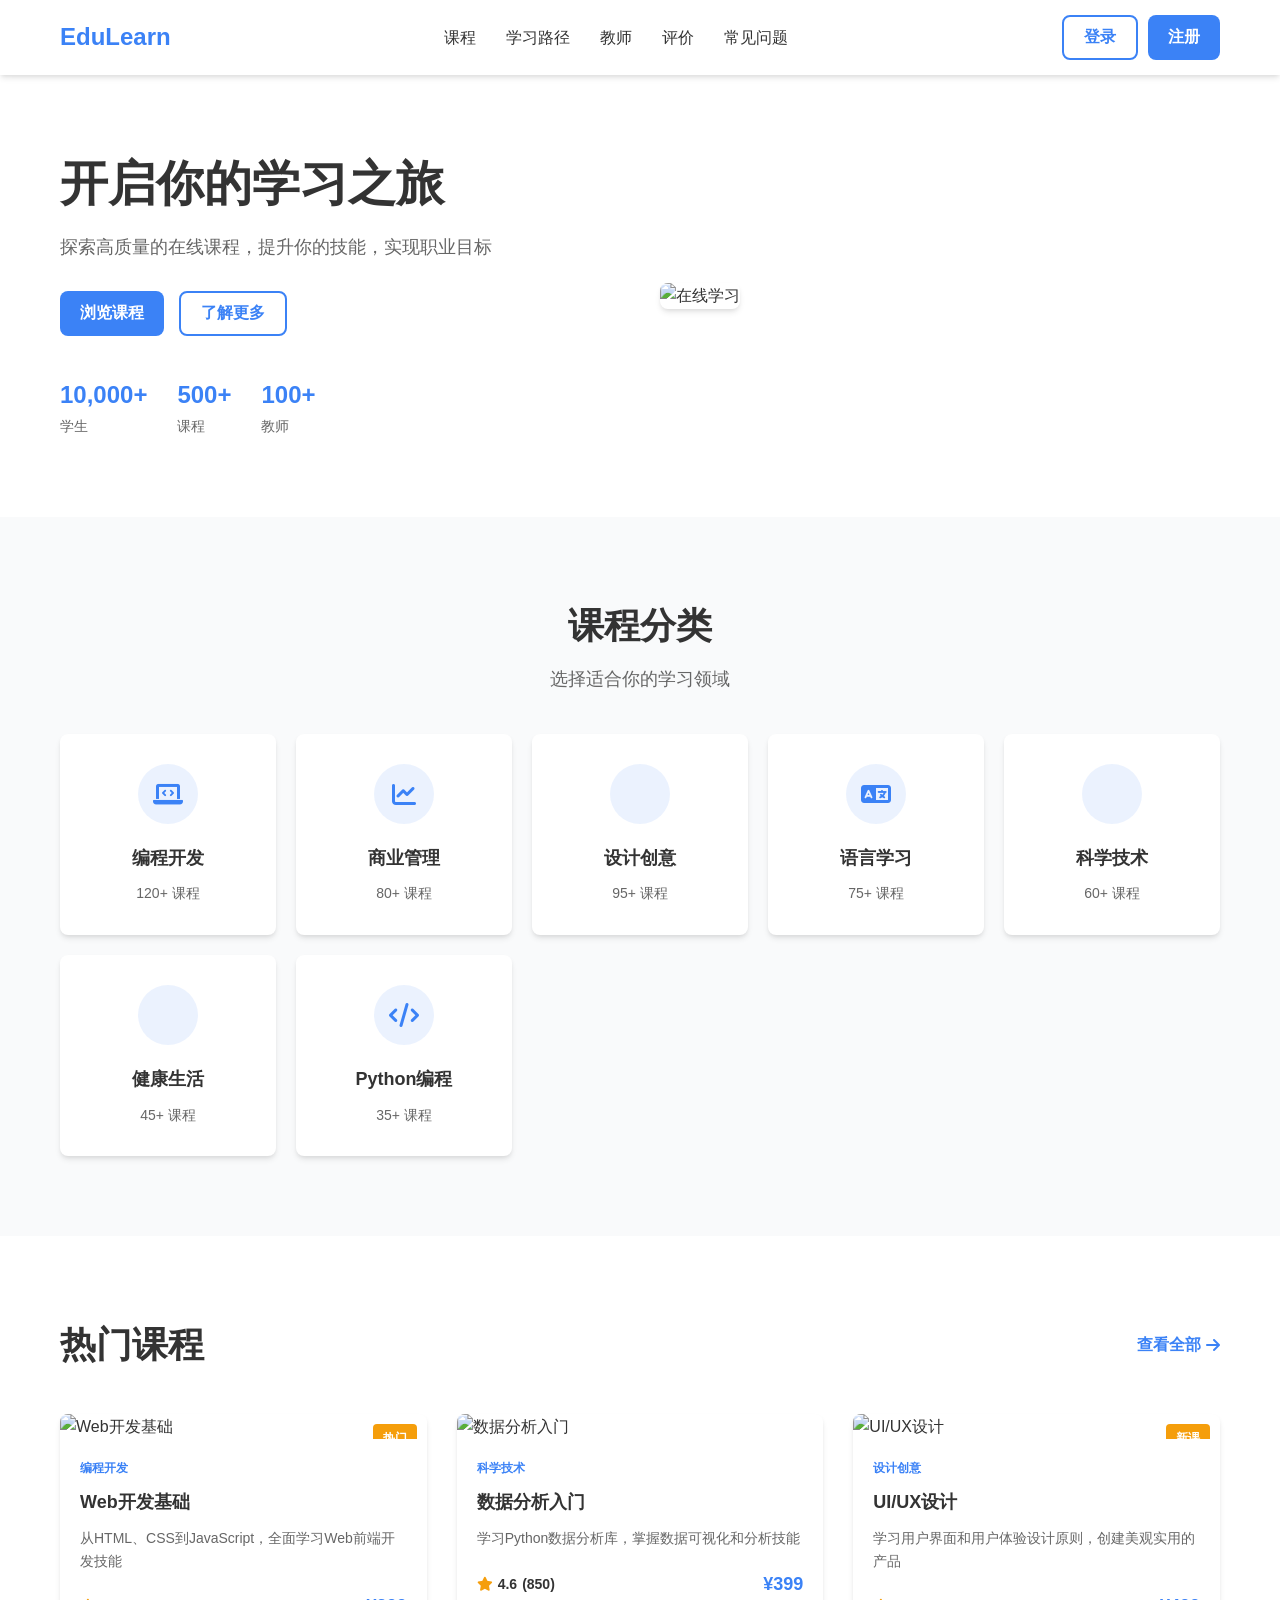
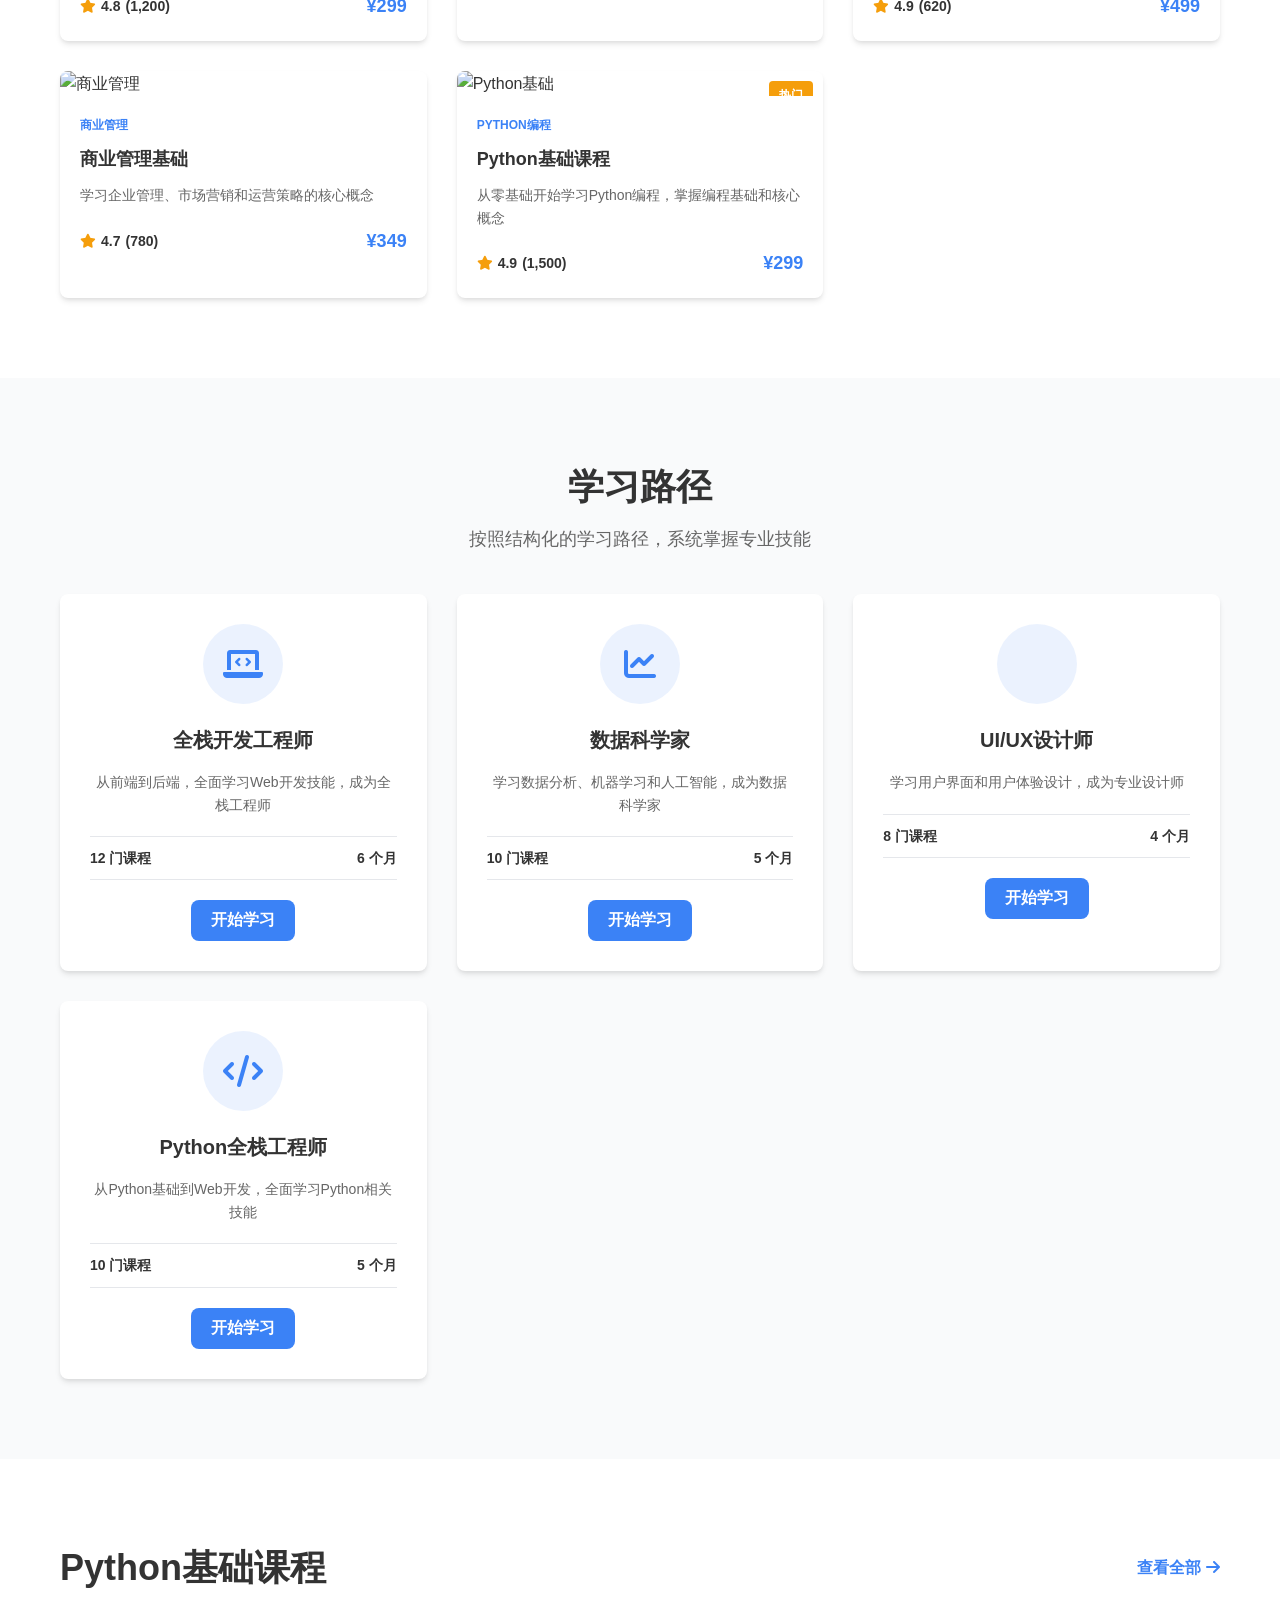
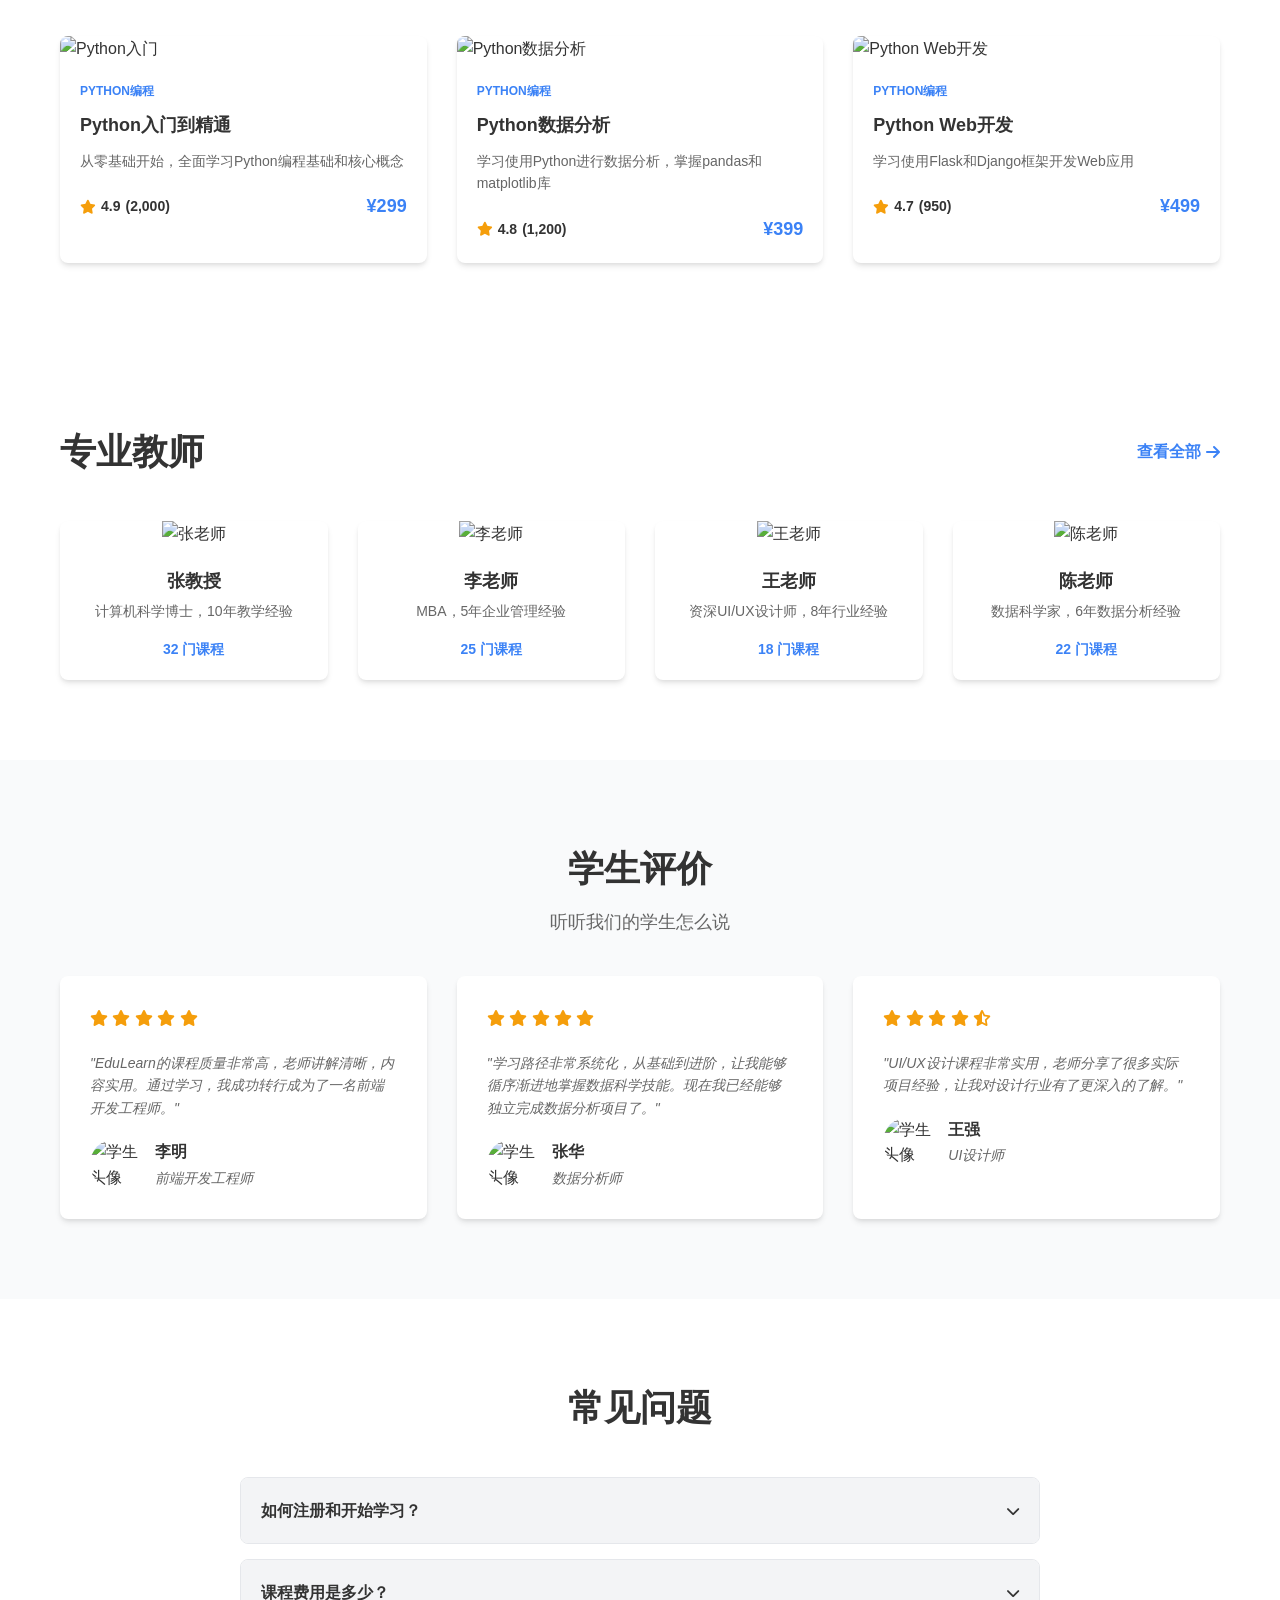
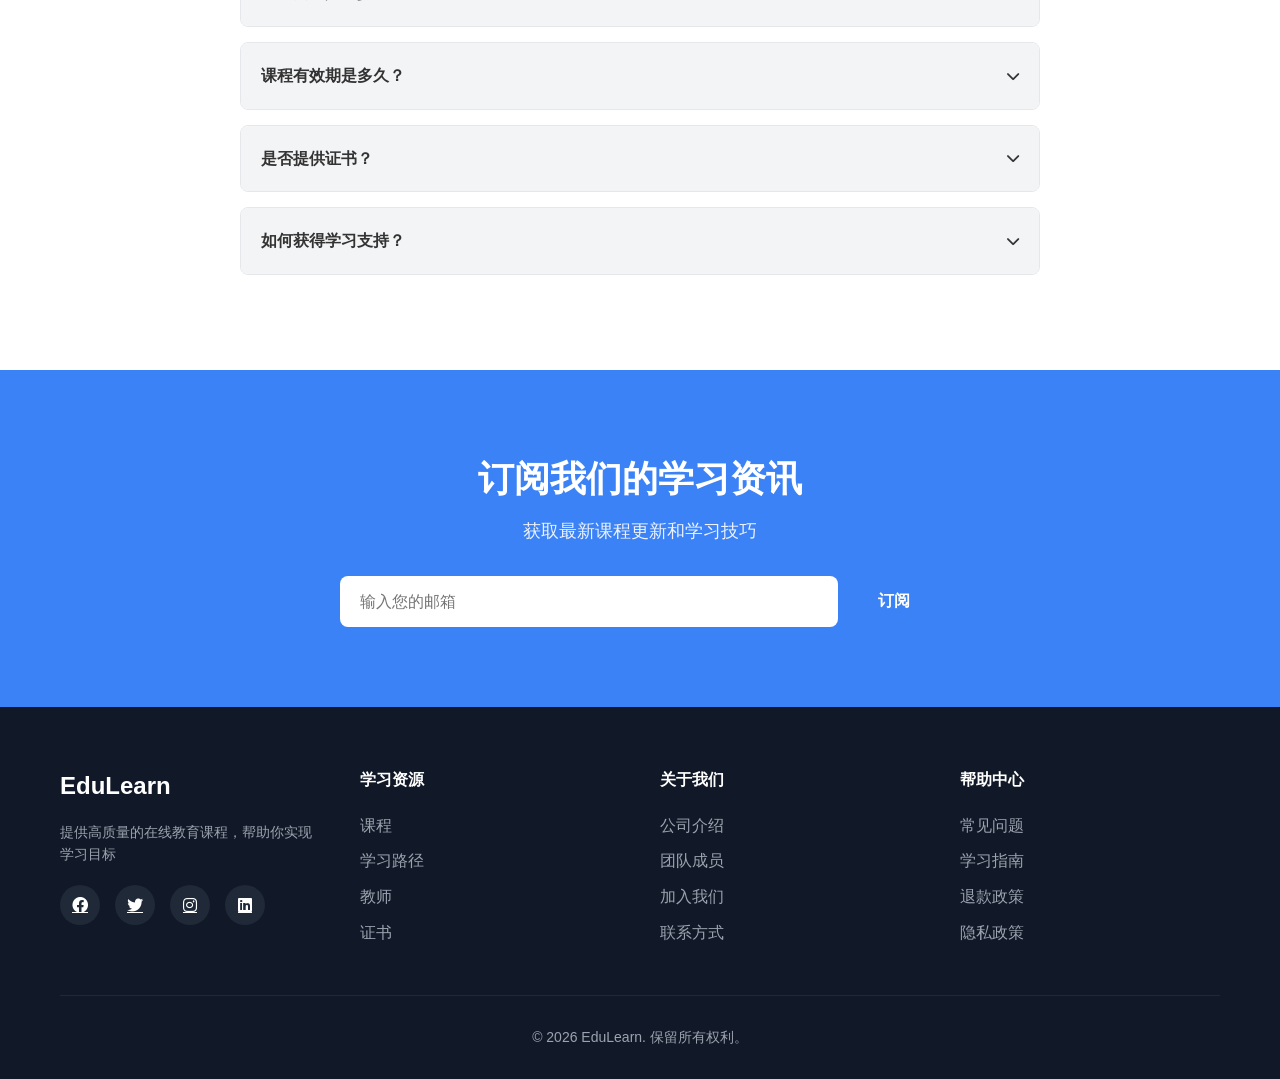
==== commit cb7744c7: "Add Python basic course module" ====
--- a/index.html
+++ b/index.html
@@ -110,6 +110,13 @@
                     <h3>健康生活</h3>
                     <p>45+ 课程</p>
                 </div>
+                <div class="category-card">
+                    <div class="category-icon">
+                        <i class="fas fa-code"></i>
+                    </div>
+                    <h3>Python编程</h3>
+                    <p>35+ 课程</p>
+                </div>
             </div>
         </div>
     </section>
@@ -193,6 +200,25 @@
                                 <span>(780)</span>
                             </div>
                             <div class="course-price">¥349</div>
+                        </div>
+                    </div>
+                </div>
+                <div class="course-card">
+                    <div class="course-image">
+                        <img src="https://trae-api-cn.mchost.guru/api/ide/v1/text_to_image?prompt=python%20programming%20code%20modern%20interface&image_size=square" alt="Python基础">
+                        <div class="course-badge">热门</div>
+                    </div>
+                    <div class="course-content">
+                        <div class="course-category">Python编程</div>
+                        <h3>Python基础课程</h3>
+                        <p>从零基础开始学习Python编程，掌握编程基础和核心概念</p>
+                        <div class="course-meta">
+                            <div class="course-rating">
+                                <i class="fas fa-star"></i>
+                                <span>4.9</span>
+                                <span>(1,500)</span>
+                            </div>
+                            <div class="course-price">¥299</div>
                         </div>
                     </div>
                 </div>
@@ -241,6 +267,84 @@
                         <span class="path-duration">4 个月</span>
                     </div>
                     <button class="btn btn-primary">开始学习</button>
+                </div>
+                <div class="path-card">
+                    <div class="path-icon">
+                        <i class="fas fa-code"></i>
+                    </div>
+                    <h3>Python全栈工程师</h3>
+                    <p>从Python基础到Web开发，全面学习Python相关技能</p>
+                    <div class="path-details">
+                        <span class="path-courses">10 门课程</span>
+                        <span class="path-duration">5 个月</span>
+                    </div>
+                    <button class="btn btn-primary">开始学习</button>
+                </div>
+            </div>
+        </div>
+    </section>
+
+    <!-- Python课程专区 -->
+    <section class="python-courses" style="padding: 80px 0; background-color: var(--white);">
+        <div class="container">
+            <div class="section-header">
+                <h2>Python基础课程</h2>
+                <a href="#" class="view-all">查看全部 <i class="fas fa-arrow-right"></i></a>
+            </div>
+            <div class="courses-grid">
+                <div class="course-card">
+                    <div class="course-image">
+                        <img src="https://trae-api-cn.mchost.guru/api/ide/v1/text_to_image?prompt=python%20programming%20basics%20code%20editor&image_size=square" alt="Python入门">
+                    </div>
+                    <div class="course-content">
+                        <div class="course-category">Python编程</div>
+                        <h3>Python入门到精通</h3>
+                        <p>从零基础开始，全面学习Python编程基础和核心概念</p>
+                        <div class="course-meta">
+                            <div class="course-rating">
+                                <i class="fas fa-star"></i>
+                                <span>4.9</span>
+                                <span>(2,000)</span>
+                            </div>
+                            <div class="course-price">¥299</div>
+                        </div>
+                    </div>
+                </div>
+                <div class="course-card">
+                    <div class="course-image">
+                        <img src="https://trae-api-cn.mchost.guru/api/ide/v1/text_to_image?prompt=python%20data%20analysis%20pandas%20matplotlib&image_size=square" alt="Python数据分析">
+                    </div>
+                    <div class="course-content">
+                        <div class="course-category">Python编程</div>
+                        <h3>Python数据分析</h3>
+                        <p>学习使用Python进行数据分析，掌握pandas和matplotlib库</p>
+                        <div class="course-meta">
+                            <div class="course-rating">
+                                <i class="fas fa-star"></i>
+                                <span>4.8</span>
+                                <span>(1,200)</span>
+                            </div>
+                            <div class="course-price">¥399</div>
+                        </div>
+                    </div>
+                </div>
+                <div class="course-card">
+                    <div class="course-image">
+                        <img src="https://trae-api-cn.mchost.guru/api/ide/v1/text_to_image?prompt=python%20web%20development%20flask%20django&image_size=square" alt="Python Web开发">
+                    </div>
+                    <div class="course-content">
+                        <div class="course-category">Python编程</div>
+                        <h3>Python Web开发</h3>
+                        <p>学习使用Flask和Django框架开发Web应用</p>
+                        <div class="course-meta">
+                            <div class="course-rating">
+                                <i class="fas fa-star"></i>
+                                <span>4.7</span>
+                                <span>(950)</span>
+                            </div>
+                            <div class="course-price">¥499</div>
+                        </div>
+                    </div>
                 </div>
             </div>
         </div>
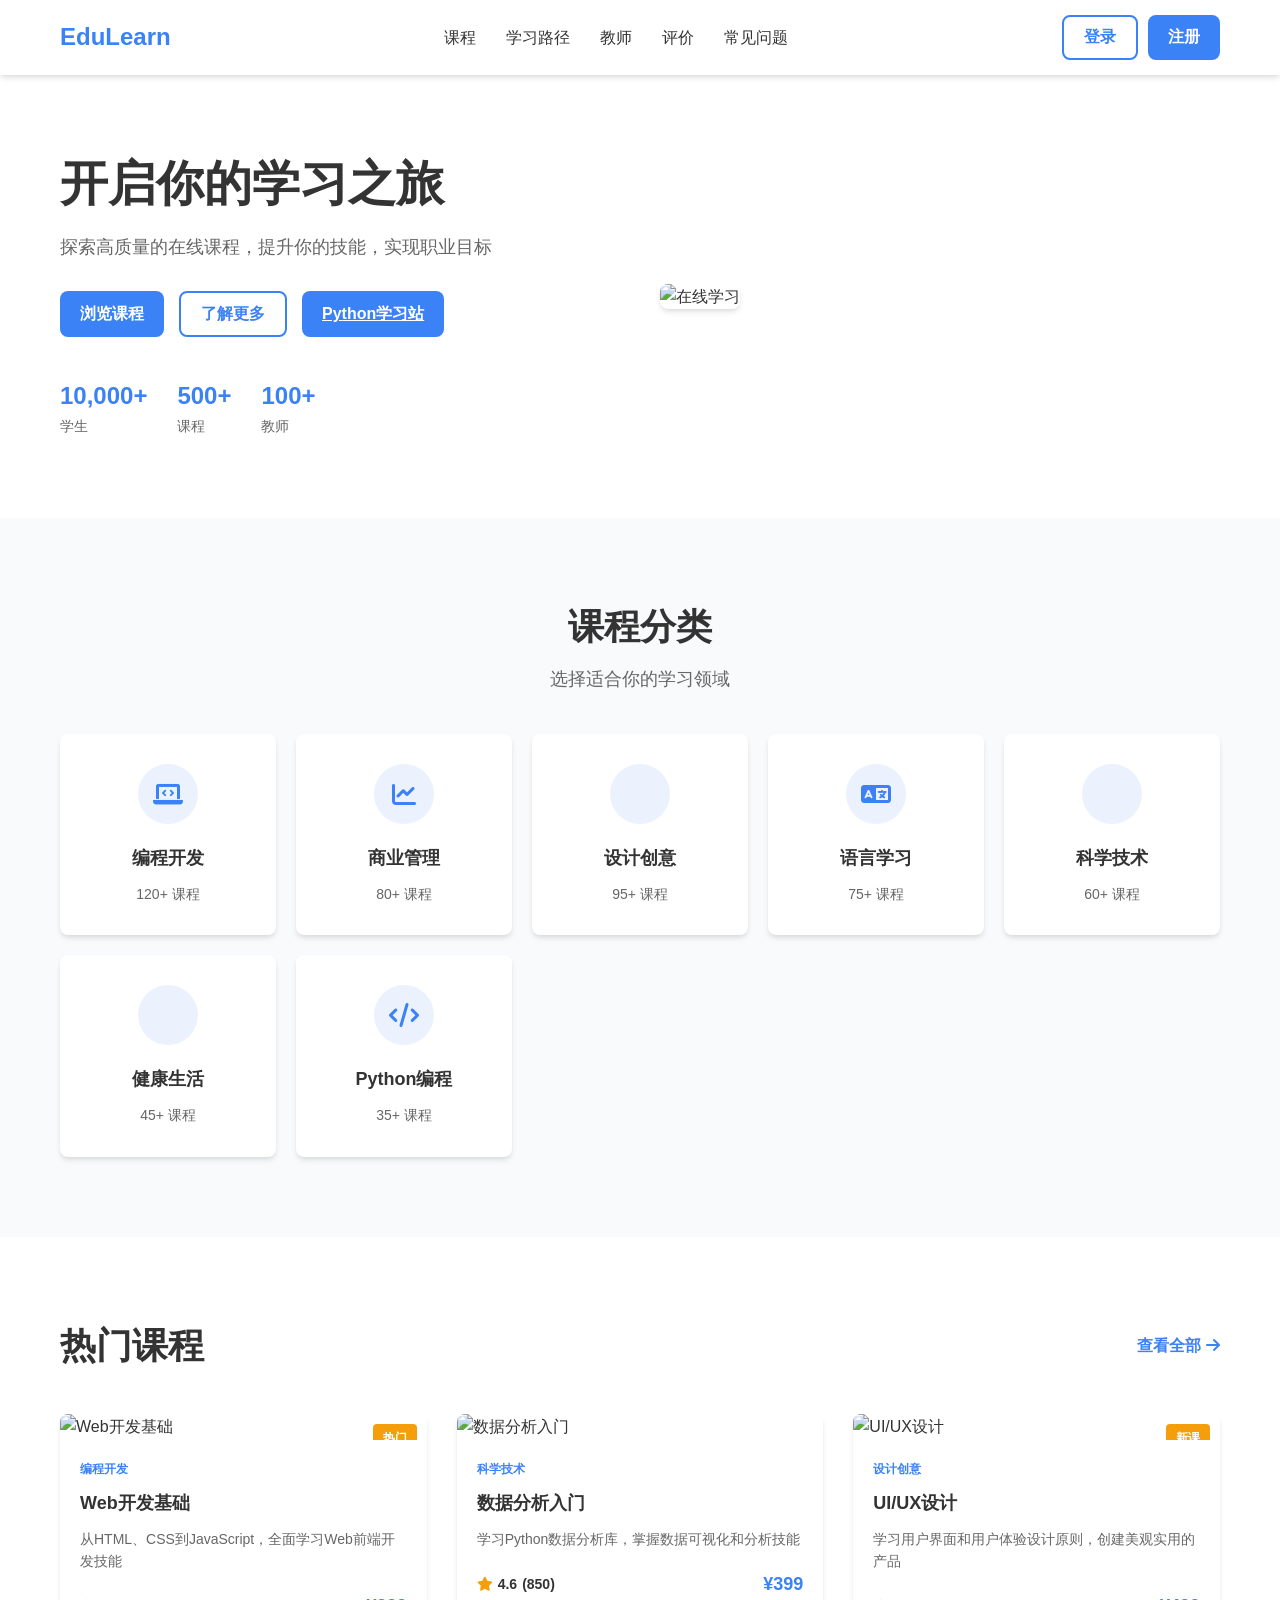
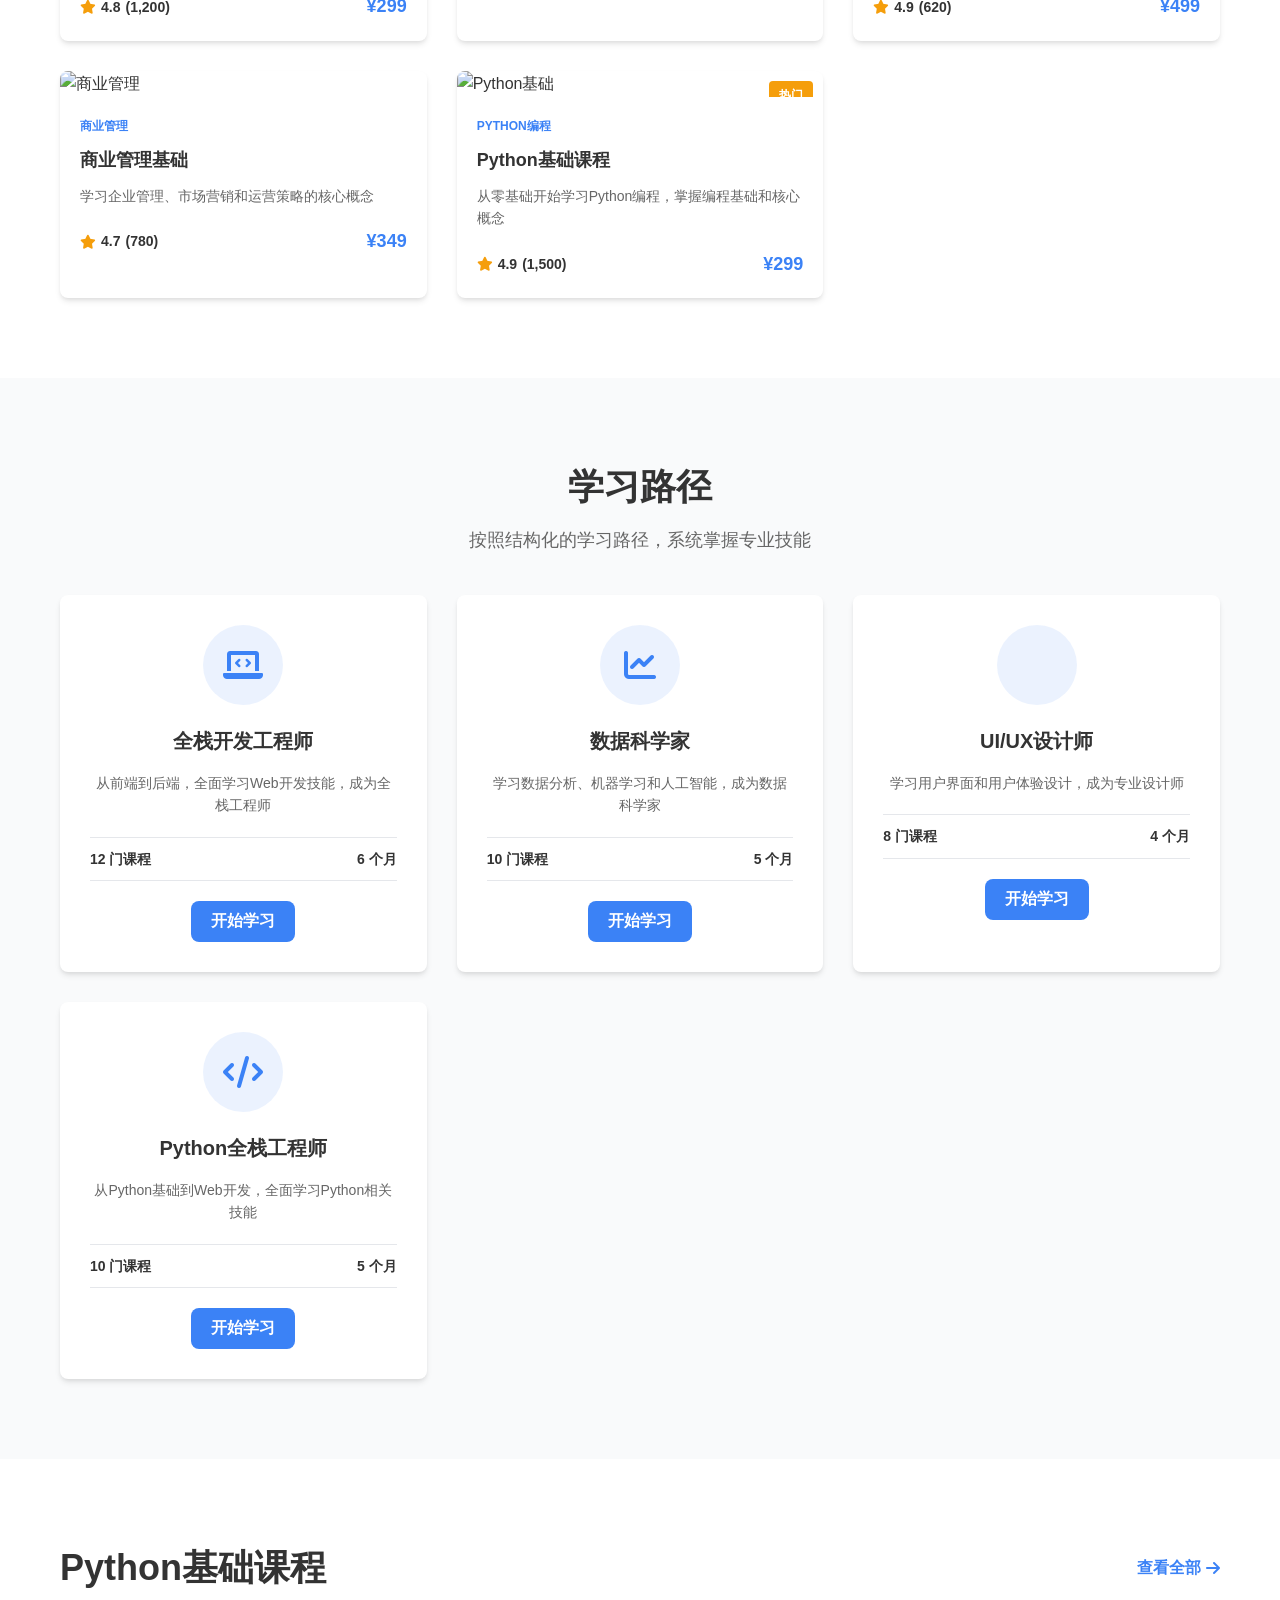
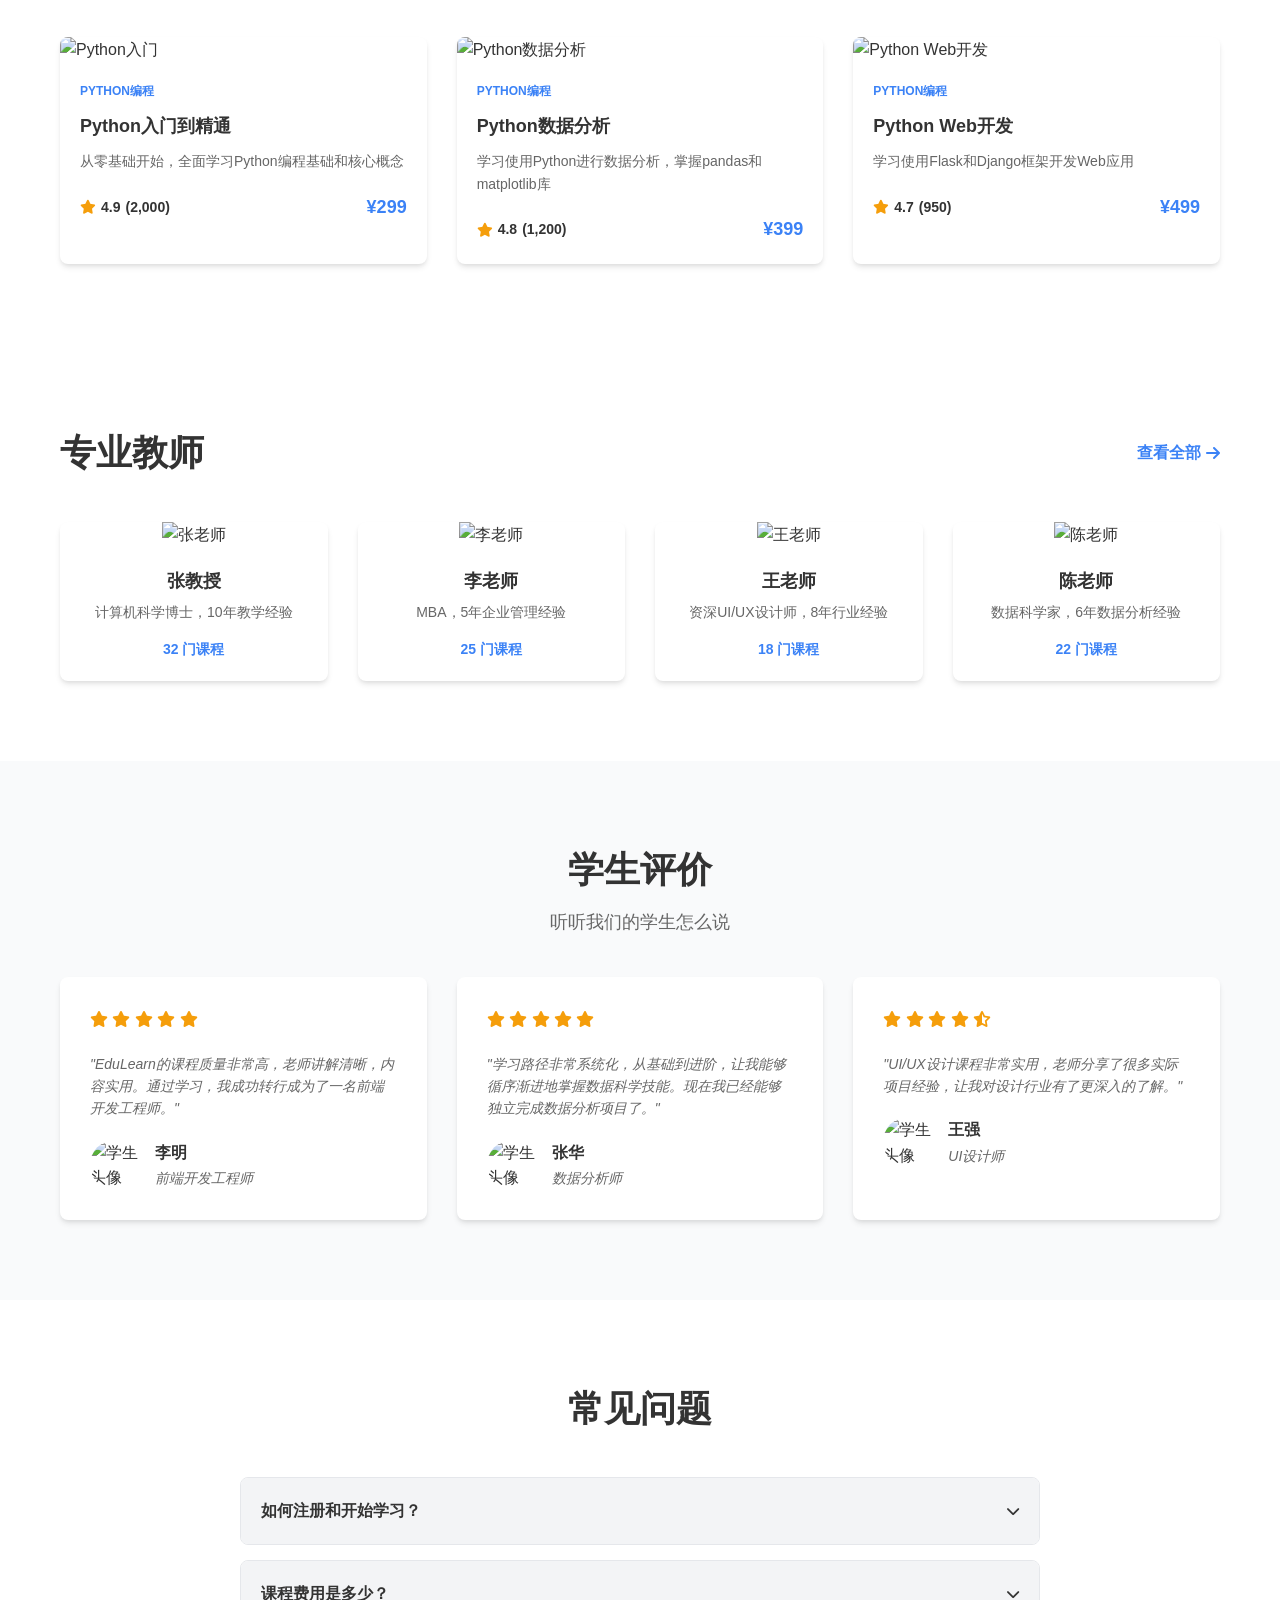
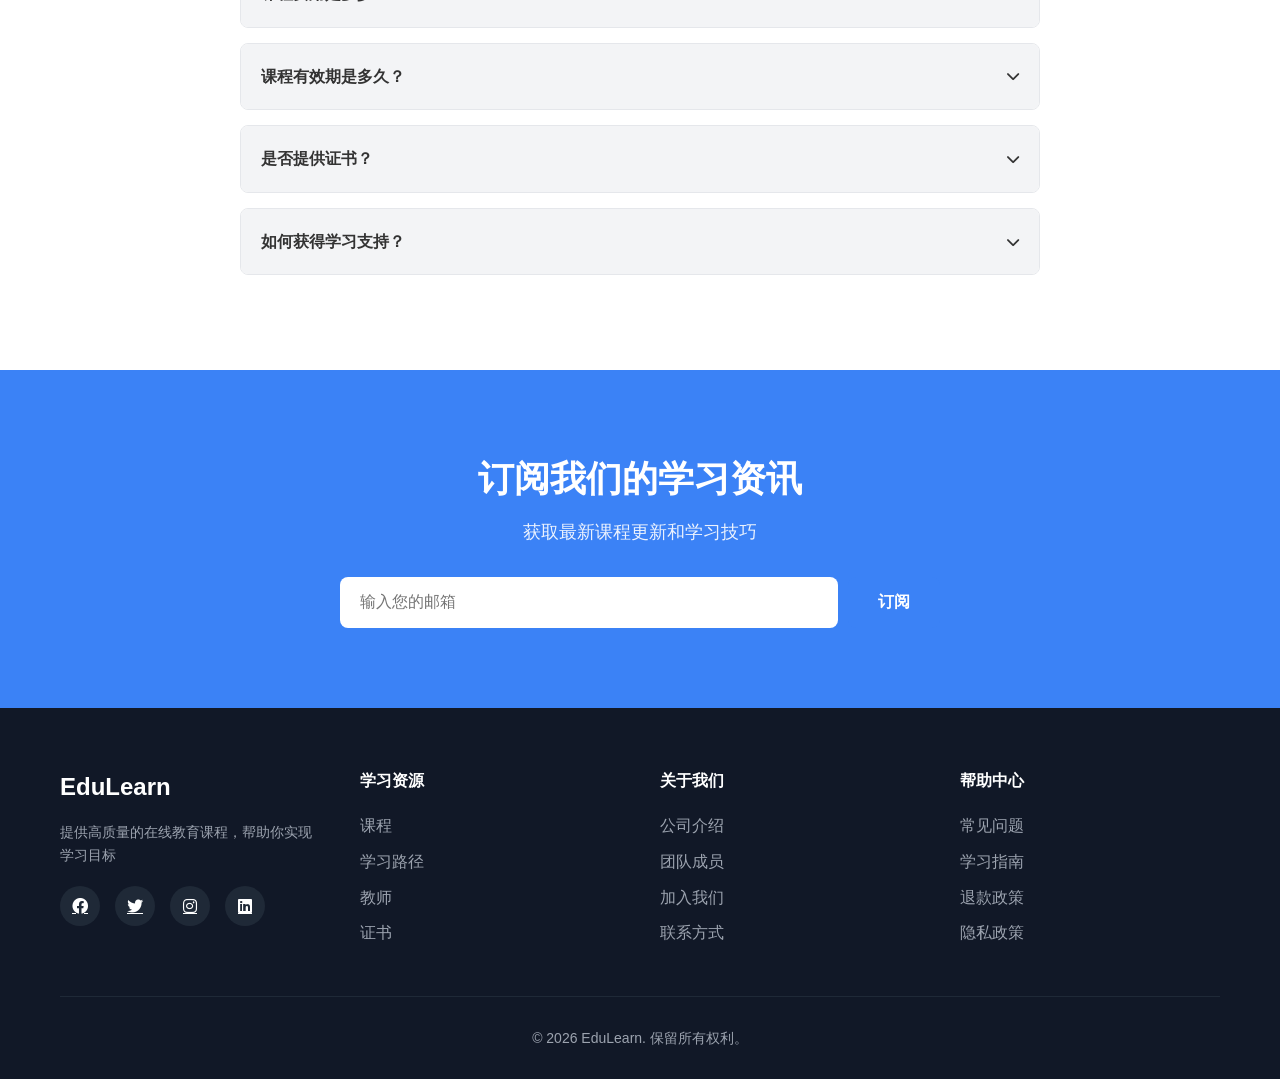
==== commit 8b073d69: "Add Python learning site button to homepage" ====
--- a/index.html
+++ b/index.html
@@ -40,6 +40,7 @@
                 <div class="hero-buttons">
                     <button class="btn btn-primary">浏览课程</button>
                     <button class="btn btn-outline">了解更多</button>
+                    <a href="python-course.html" class="btn btn-primary">Python学习站</a>
                 </div>
                 <div class="hero-stats">
                     <div class="stat-item">
@@ -114,7 +115,7 @@
                     <div class="category-icon">
                         <i class="fas fa-code"></i>
                     </div>
-                    <h3>Python编程</h3>
+                    <h3><a href="python-course.html" style="text-decoration: none; color: inherit;">Python编程</a></h3>
                     <p>35+ 课程</p>
                 </div>
             </div>
@@ -204,23 +205,25 @@
                     </div>
                 </div>
                 <div class="course-card">
-                    <div class="course-image">
-                        <img src="https://trae-api-cn.mchost.guru/api/ide/v1/text_to_image?prompt=python%20programming%20code%20modern%20interface&image_size=square" alt="Python基础">
-                        <div class="course-badge">热门</div>
-                    </div>
-                    <div class="course-content">
-                        <div class="course-category">Python编程</div>
-                        <h3>Python基础课程</h3>
-                        <p>从零基础开始学习Python编程，掌握编程基础和核心概念</p>
-                        <div class="course-meta">
-                            <div class="course-rating">
-                                <i class="fas fa-star"></i>
-                                <span>4.9</span>
-                                <span>(1,500)</span>
-                            </div>
-                            <div class="course-price">¥299</div>
-                        </div>
-                    </div>
+                    <a href="python-course.html" style="text-decoration: none; color: inherit;">
+                        <div class="course-image">
+                            <img src="https://trae-api-cn.mchost.guru/api/ide/v1/text_to_image?prompt=python%20programming%20code%20modern%20interface&image_size=square" alt="Python基础">
+                            <div class="course-badge">热门</div>
+                        </div>
+                        <div class="course-content">
+                            <div class="course-category">Python编程</div>
+                            <h3>Python基础课程</h3>
+                            <p>从零基础开始学习Python编程，掌握编程基础和核心概念</p>
+                            <div class="course-meta">
+                                <div class="course-rating">
+                                    <i class="fas fa-star"></i>
+                                    <span>4.9</span>
+                                    <span>(1,500)</span>
+                                </div>
+                                <div class="course-price">¥299</div>
+                            </div>
+                        </div>
+                    </a>
                 </div>
             </div>
         </div>
@@ -293,58 +296,64 @@
             </div>
             <div class="courses-grid">
                 <div class="course-card">
-                    <div class="course-image">
-                        <img src="https://trae-api-cn.mchost.guru/api/ide/v1/text_to_image?prompt=python%20programming%20basics%20code%20editor&image_size=square" alt="Python入门">
-                    </div>
-                    <div class="course-content">
-                        <div class="course-category">Python编程</div>
-                        <h3>Python入门到精通</h3>
-                        <p>从零基础开始，全面学习Python编程基础和核心概念</p>
-                        <div class="course-meta">
-                            <div class="course-rating">
-                                <i class="fas fa-star"></i>
-                                <span>4.9</span>
-                                <span>(2,000)</span>
-                            </div>
-                            <div class="course-price">¥299</div>
-                        </div>
-                    </div>
-                </div>
-                <div class="course-card">
-                    <div class="course-image">
-                        <img src="https://trae-api-cn.mchost.guru/api/ide/v1/text_to_image?prompt=python%20data%20analysis%20pandas%20matplotlib&image_size=square" alt="Python数据分析">
-                    </div>
-                    <div class="course-content">
-                        <div class="course-category">Python编程</div>
-                        <h3>Python数据分析</h3>
-                        <p>学习使用Python进行数据分析，掌握pandas和matplotlib库</p>
-                        <div class="course-meta">
-                            <div class="course-rating">
-                                <i class="fas fa-star"></i>
-                                <span>4.8</span>
-                                <span>(1,200)</span>
-                            </div>
-                            <div class="course-price">¥399</div>
-                        </div>
-                    </div>
-                </div>
-                <div class="course-card">
-                    <div class="course-image">
-                        <img src="https://trae-api-cn.mchost.guru/api/ide/v1/text_to_image?prompt=python%20web%20development%20flask%20django&image_size=square" alt="Python Web开发">
-                    </div>
-                    <div class="course-content">
-                        <div class="course-category">Python编程</div>
-                        <h3>Python Web开发</h3>
-                        <p>学习使用Flask和Django框架开发Web应用</p>
-                        <div class="course-meta">
-                            <div class="course-rating">
-                                <i class="fas fa-star"></i>
-                                <span>4.7</span>
-                                <span>(950)</span>
-                            </div>
-                            <div class="course-price">¥499</div>
-                        </div>
-                    </div>
+                    <a href="python-course.html" style="text-decoration: none; color: inherit;">
+                        <div class="course-image">
+                            <img src="https://trae-api-cn.mchost.guru/api/ide/v1/text_to_image?prompt=python%20programming%20basics%20code%20editor&image_size=square" alt="Python入门">
+                        </div>
+                        <div class="course-content">
+                            <div class="course-category">Python编程</div>
+                            <h3>Python入门到精通</h3>
+                            <p>从零基础开始，全面学习Python编程基础和核心概念</p>
+                            <div class="course-meta">
+                                <div class="course-rating">
+                                    <i class="fas fa-star"></i>
+                                    <span>4.9</span>
+                                    <span>(2,000)</span>
+                                </div>
+                                <div class="course-price">¥299</div>
+                            </div>
+                        </div>
+                    </a>
+                </div>
+                <div class="course-card">
+                    <a href="python-course.html" style="text-decoration: none; color: inherit;">
+                        <div class="course-image">
+                            <img src="https://trae-api-cn.mchost.guru/api/ide/v1/text_to_image?prompt=python%20data%20analysis%20pandas%20matplotlib&image_size=square" alt="Python数据分析">
+                        </div>
+                        <div class="course-content">
+                            <div class="course-category">Python编程</div>
+                            <h3>Python数据分析</h3>
+                            <p>学习使用Python进行数据分析，掌握pandas和matplotlib库</p>
+                            <div class="course-meta">
+                                <div class="course-rating">
+                                    <i class="fas fa-star"></i>
+                                    <span>4.8</span>
+                                    <span>(1,200)</span>
+                                </div>
+                                <div class="course-price">¥399</div>
+                            </div>
+                        </div>
+                    </a>
+                </div>
+                <div class="course-card">
+                    <a href="python-course.html" style="text-decoration: none; color: inherit;">
+                        <div class="course-image">
+                            <img src="https://trae-api-cn.mchost.guru/api/ide/v1/text_to_image?prompt=python%20web%20development%20flask%20django&image_size=square" alt="Python Web开发">
+                        </div>
+                        <div class="course-content">
+                            <div class="course-category">Python编程</div>
+                            <h3>Python Web开发</h3>
+                            <p>学习使用Flask和Django框架开发Web应用</p>
+                            <div class="course-meta">
+                                <div class="course-rating">
+                                    <i class="fas fa-star"></i>
+                                    <span>4.7</span>
+                                    <span>(950)</span>
+                                </div>
+                                <div class="course-price">¥499</div>
+                            </div>
+                        </div>
+                    </a>
                 </div>
             </div>
         </div>
--- a/styles.css
+++ b/styles.css
@@ -157,6 +157,7 @@
     display: flex;
     gap: 15px;
     margin-bottom: 40px;
+    flex-wrap: wrap;
 }
 
 .hero-stats {
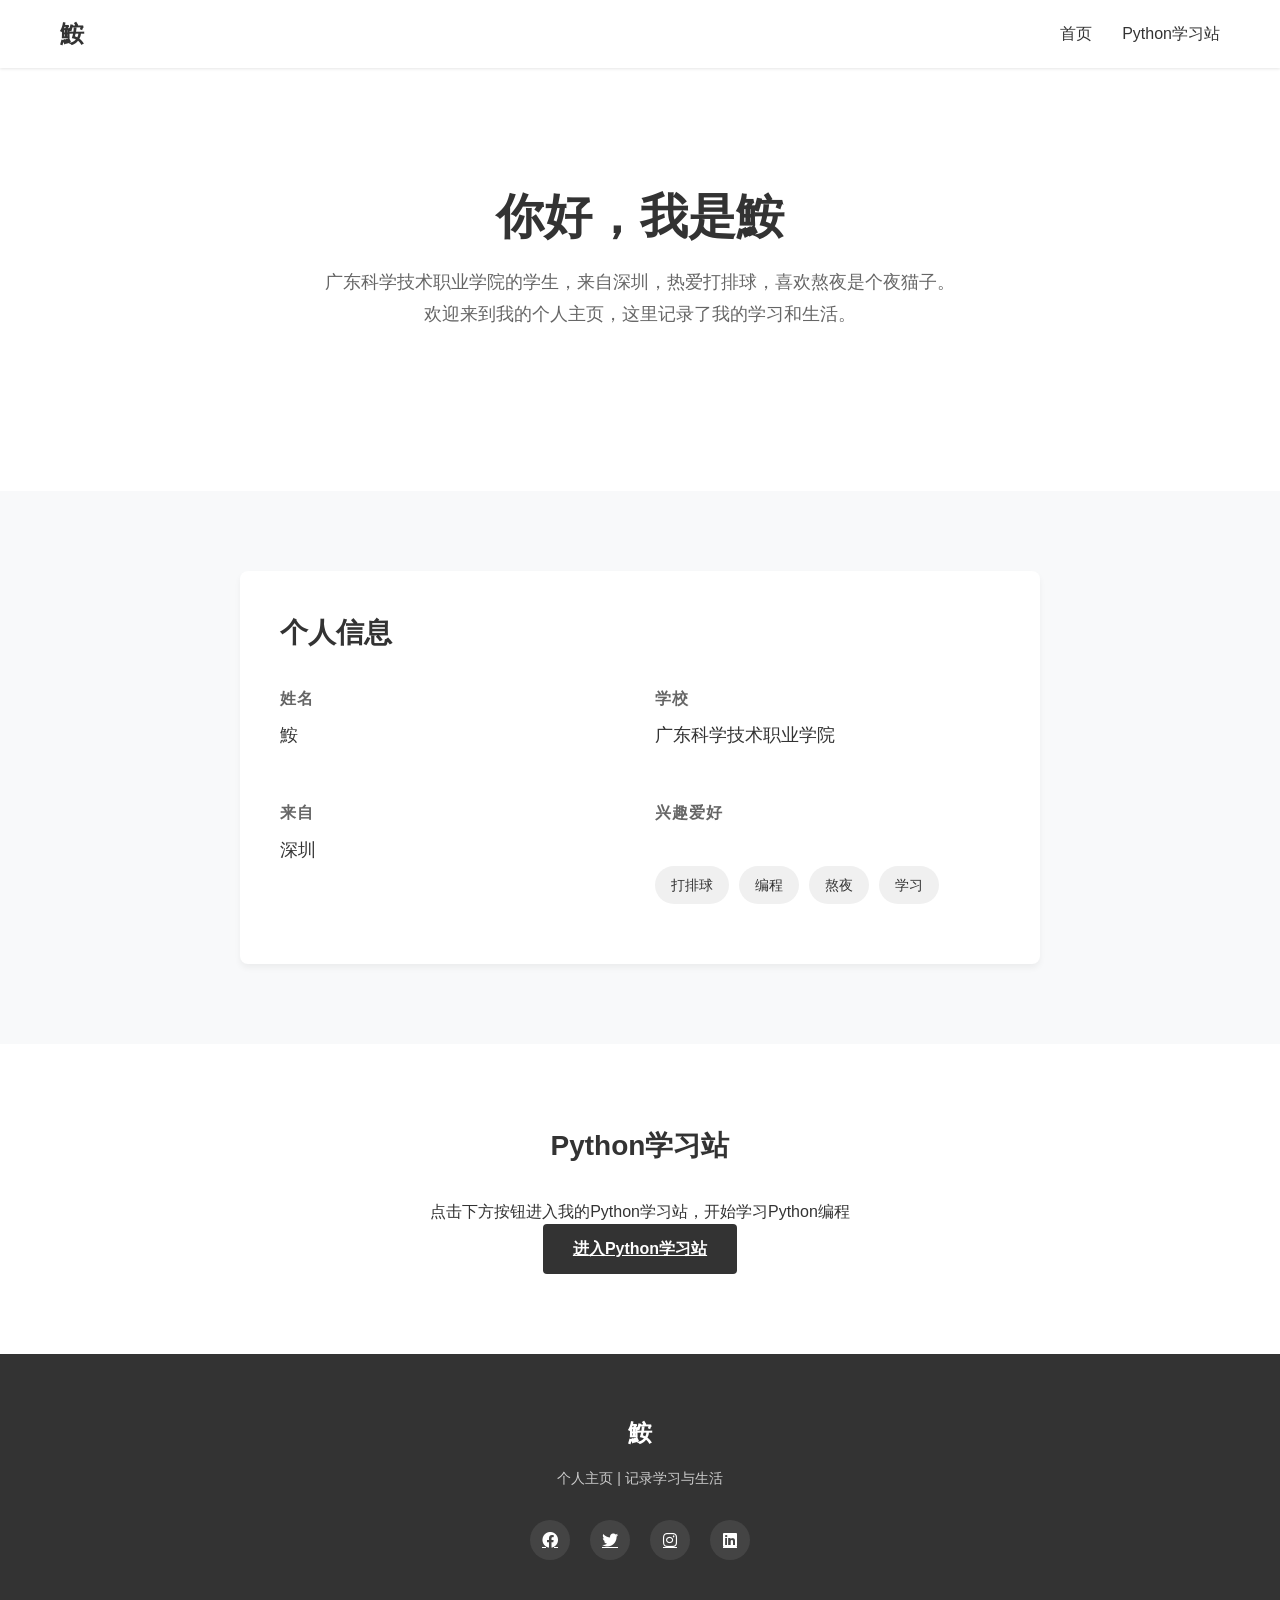
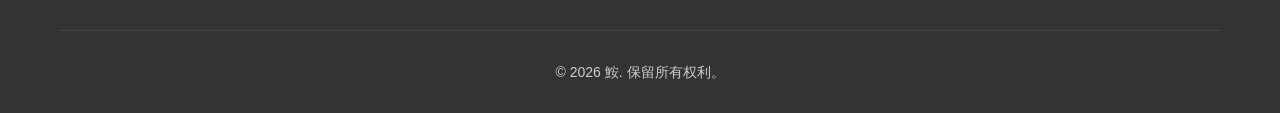
==== commit b3a7e605: "Update personal homepage to minimalist style with user information" ====
--- a/index.html
+++ b/index.html
@@ -3,31 +3,236 @@
 <head>
     <meta charset="UTF-8">
     <meta name="viewport" content="width=device-width, initial-scale=1.0">
-    <title>EduLearn - 在线课程学习平台</title>
+    <title>鮟 - 个人主页</title>
     <link rel="stylesheet" href="styles.css">
     <link rel="stylesheet" href="https://cdnjs.cloudflare.com/ajax/libs/font-awesome/6.0.0/css/all.min.css">
+    <style>
+        /* 极简风格样式 */
+        body {
+            background-color: #f8f9fa;
+            font-family: 'Segoe UI', Tahoma, Geneva, Verdana, sans-serif;
+            line-height: 1.6;
+            color: #333;
+        }
+        
+        .navbar {
+            background-color: #fff;
+            box-shadow: 0 1px 3px rgba(0, 0, 0, 0.1);
+            position: sticky;
+            top: 0;
+            z-index: 1000;
+        }
+        
+        .navbar .logo a {
+            font-size: 24px;
+            font-weight: 700;
+            color: #333;
+            text-decoration: none;
+        }
+        
+        .hero {
+            padding: 120px 0;
+            background-color: #fff;
+            text-align: center;
+        }
+        
+        .hero-content {
+            max-width: 800px;
+            margin: 0 auto;
+        }
+        
+        .hero-content h1 {
+            font-size: 48px;
+            font-weight: 700;
+            margin-bottom: 20px;
+            color: #333;
+        }
+        
+        .hero-content p {
+            font-size: 18px;
+            color: #666;
+            margin-bottom: 40px;
+            line-height: 1.8;
+        }
+        
+        .profile-section {
+            padding: 80px 0;
+            background-color: #f8f9fa;
+        }
+        
+        .profile-card {
+            background-color: #fff;
+            padding: 40px;
+            border-radius: 8px;
+            box-shadow: 0 4px 6px rgba(0, 0, 0, 0.05);
+            max-width: 800px;
+            margin: 0 auto;
+        }
+        
+        .profile-card h2 {
+            font-size: 28px;
+            font-weight: 600;
+            margin-bottom: 30px;
+            color: #333;
+        }
+        
+        .profile-info {
+            display: grid;
+            grid-template-columns: repeat(auto-fit, minmax(250px, 1fr));
+            gap: 30px;
+        }
+        
+        .info-item {
+            margin-bottom: 20px;
+        }
+        
+        .info-item h3 {
+            font-size: 16px;
+            font-weight: 600;
+            margin-bottom: 10px;
+            color: #666;
+            text-transform: uppercase;
+            letter-spacing: 1px;
+        }
+        
+        .info-item p {
+            font-size: 18px;
+            color: #333;
+            margin: 0;
+        }
+        
+        .hobbies {
+            margin-top: 40px;
+        }
+        
+        .hobbies h3 {
+            font-size: 16px;
+            font-weight: 600;
+            margin-bottom: 15px;
+            color: #666;
+            text-transform: uppercase;
+            letter-spacing: 1px;
+        }
+        
+        .hobby-list {
+            display: flex;
+            flex-wrap: wrap;
+            gap: 10px;
+        }
+        
+        .hobby-tag {
+            background-color: #f0f0f0;
+            padding: 8px 16px;
+            border-radius: 20px;
+            font-size: 14px;
+            color: #333;
+        }
+        
+        .python-link {
+            padding: 80px 0;
+            background-color: #fff;
+            text-align: center;
+        }
+        
+        .python-link h2 {
+            font-size: 28px;
+            font-weight: 600;
+            margin-bottom: 30px;
+            color: #333;
+        }
+        
+        .btn-primary {
+            background-color: #333;
+            color: #fff;
+            border: none;
+            padding: 12px 30px;
+            border-radius: 4px;
+            font-size: 16px;
+            font-weight: 600;
+            cursor: pointer;
+            transition: all 0.3s ease;
+        }
+        
+        .btn-primary:hover {
+            background-color: #555;
+            transform: translateY(-2px);
+        }
+        
+        .footer {
+            background-color: #333;
+            color: #fff;
+            padding: 60px 0 30px;
+            text-align: center;
+        }
+        
+        .footer-content {
+            margin-bottom: 40px;
+        }
+        
+        .footer-logo h3 {
+            font-size: 24px;
+            font-weight: 700;
+            margin-bottom: 15px;
+        }
+        
+        .footer-logo p {
+            color: #ccc;
+            max-width: 400px;
+            margin: 0 auto 30px;
+        }
+        
+        .social-links {
+            display: flex;
+            justify-content: center;
+            gap: 20px;
+            margin-bottom: 30px;
+        }
+        
+        .social-links a {
+            width: 40px;
+            height: 40px;
+            background-color: #444;
+            border-radius: 50%;
+            display: flex;
+            align-items: center;
+            justify-content: center;
+            color: #fff;
+            transition: all 0.3s ease;
+        }
+        
+        .social-links a:hover {
+            background-color: #555;
+            transform: translateY(-3px);
+        }
+        
+        .footer-bottom {
+            border-top: 1px solid #444;
+            padding-top: 30px;
+            color: #ccc;
+        }
+        
+        @media (max-width: 768px) {
+            .hero-content h1 {
+                font-size: 36px;
+            }
+            
+            .profile-info {
+                grid-template-columns: 1fr;
+            }
+        }
+    </style>
 </head>
 <body>
     <!-- 导航栏 -->
     <header class="navbar">
         <div class="container">
             <div class="logo">
-                <a href="#">EduLearn</a>
+                <a href="index.html">鮟</a>
             </div>
             <nav class="nav-links">
-                <a href="#courses">课程</a>
-                <a href="#paths">学习路径</a>
-                <a href="#instructors">教师</a>
-                <a href="#testimonials">评价</a>
-                <a href="#faq">常见问题</a>
+                <a href="index.html">首页</a>
+                <a href="python-course.html">Python学习站</a>
             </nav>
-            <div class="auth-buttons">
-                <button class="btn btn-outline">登录</button>
-                <button class="btn btn-primary">注册</button>
-            </div>
-            <div class="mobile-menu">
-                <i class="fas fa-bars"></i>
-            </div>
         </div>
     </header>
 
@@ -35,498 +240,53 @@
     <section class="hero">
         <div class="container">
             <div class="hero-content">
-                <h1>开启你的学习之旅</h1>
-                <p>探索高质量的在线课程，提升你的技能，实现职业目标</p>
-                <div class="hero-buttons">
-                    <button class="btn btn-primary">浏览课程</button>
-                    <button class="btn btn-outline">了解更多</button>
-                    <a href="python-course.html" class="btn btn-primary">Python学习站</a>
-                </div>
-                <div class="hero-stats">
-                    <div class="stat-item">
-                        <span class="stat-number">10,000+</span>
-                        <span class="stat-label">学生</span>
-                    </div>
-                    <div class="stat-item">
-                        <span class="stat-number">500+</span>
-                        <span class="stat-label">课程</span>
-                    </div>
-                    <div class="stat-item">
-                        <span class="stat-number">100+</span>
-                        <span class="stat-label">教师</span>
-                    </div>
-                </div>
-            </div>
-            <div class="hero-image">
-                <img src="https://trae-api-cn.mchost.guru/api/ide/v1/text_to_image?prompt=online%20learning%20platform%20students%20studying%20on%20laptops%20modern%20education&image_size=landscape_16_9" alt="在线学习">
+                <h1>你好，我是鮟</h1>
+                <p>广东科学技术职业学院的学生，来自深圳，热爱打排球，喜欢熬夜是个夜猫子。
+                <br>欢迎来到我的个人主页，这里记录了我的学习和生活。</p>
             </div>
         </div>
     </section>
 
-    <!-- 课程分类 -->
-    <section class="categories" id="courses">
-        <div class="container">
-            <h2>课程分类</h2>
-            <p>选择适合你的学习领域</p>
-            <div class="categories-grid">
-                <div class="category-card">
-                    <div class="category-icon">
-                        <i class="fas fa-laptop-code"></i>
-                    </div>
-                    <h3>编程开发</h3>
-                    <p>120+ 课程</p>
-                </div>
-                <div class="category-card">
-                    <div class="category-icon">
-                        <i class="fas fa-chart-line"></i>
-                    </div>
-                    <h3>商业管理</h3>
-                    <p>80+ 课程</p>
-                </div>
-                <div class="category-card">
-                    <div class="category-icon">
-                        <i class="fas fa-design"></i>
-                    </div>
-                    <h3>设计创意</h3>
-                    <p>95+ 课程</p>
-                </div>
-                <div class="category-card">
-                    <div class="category-icon">
-                        <i class="fas fa-language"></i>
-                    </div>
-                    <h3>语言学习</h3>
-                    <p>75+ 课程</p>
-                </div>
-                <div class="category-card">
-                    <div class="category-icon">
-                        <i class="fas fa-science"></i>
-                    </div>
-                    <h3>科学技术</h3>
-                    <p>60+ 课程</p>
-                </div>
-                <div class="category-card">
-                    <div class="category-icon">
-                        <i class="fas fa-health"></i>
-                    </div>
-                    <h3>健康生活</h3>
-                    <p>45+ 课程</p>
-                </div>
-                <div class="category-card">
-                    <div class="category-icon">
-                        <i class="fas fa-code"></i>
-                    </div>
-                    <h3><a href="python-course.html" style="text-decoration: none; color: inherit;">Python编程</a></h3>
-                    <p>35+ 课程</p>
-                </div>
-            </div>
-        </div>
-    </section>
-
-    <!-- 热门课程 -->
-    <section class="popular-courses">
-        <div class="container">
-            <div class="section-header">
-                <h2>热门课程</h2>
-                <a href="#" class="view-all">查看全部 <i class="fas fa-arrow-right"></i></a>
-            </div>
-            <div class="courses-grid">
-                <div class="course-card">
-                    <div class="course-image">
-                        <img src="https://trae-api-cn.mchost.guru/api/ide/v1/text_to_image?prompt=web%20development%20course%20modern%20coding%20interface&image_size=square" alt="Web开发基础">
-                        <div class="course-badge">热门</div>
-                    </div>
-                    <div class="course-content">
-                        <div class="course-category">编程开发</div>
-                        <h3>Web开发基础</h3>
-                        <p>从HTML、CSS到JavaScript，全面学习Web前端开发技能</p>
-                        <div class="course-meta">
-                            <div class="course-rating">
-                                <i class="fas fa-star"></i>
-                                <span>4.8</span>
-                                <span>(1,200)</span>
-                            </div>
-                            <div class="course-price">¥299</div>
-                        </div>
-                    </div>
-                </div>
-                <div class="course-card">
-                    <div class="course-image">
-                        <img src="https://trae-api-cn.mchost.guru/api/ide/v1/text_to_image?prompt=data%20science%20machine%20learning%20analysis&image_size=square" alt="数据分析入门">
-                    </div>
-                    <div class="course-content">
-                        <div class="course-category">科学技术</div>
-                        <h3>数据分析入门</h3>
-                        <p>学习Python数据分析库，掌握数据可视化和分析技能</p>
-                        <div class="course-meta">
-                            <div class="course-rating">
-                                <i class="fas fa-star"></i>
-                                <span>4.6</span>
-                                <span>(850)</span>
-                            </div>
-                            <div class="course-price">¥399</div>
-                        </div>
-                    </div>
-                </div>
-                <div class="course-card">
-                    <div class="course-image">
-                        <img src="https://trae-api-cn.mchost.guru/api/ide/v1/text_to_image?prompt=ui%20ux%20design%20modern%20interface%20creation&image_size=square" alt="UI/UX设计">
-                        <div class="course-badge">新课</div>
-                    </div>
-                    <div class="course-content">
-                        <div class="course-category">设计创意</div>
-                        <h3>UI/UX设计</h3>
-                        <p>学习用户界面和用户体验设计原则，创建美观实用的产品</p>
-                        <div class="course-meta">
-                            <div class="course-rating">
-                                <i class="fas fa-star"></i>
-                                <span>4.9</span>
-                                <span>(620)</span>
-                            </div>
-                            <div class="course-price">¥499</div>
-                        </div>
-                    </div>
-                </div>
-                <div class="course-card">
-                    <div class="course-image">
-                        <img src="https://trae-api-cn.mchost.guru/api/ide/v1/text_to_image?prompt=business%20management%20strategy%20planning&image_size=square" alt="商业管理">
-                    </div>
-                    <div class="course-content">
-                        <div class="course-category">商业管理</div>
-                        <h3>商业管理基础</h3>
-                        <p>学习企业管理、市场营销和运营策略的核心概念</p>
-                        <div class="course-meta">
-                            <div class="course-rating">
-                                <i class="fas fa-star"></i>
-                                <span>4.7</span>
-                                <span>(780)</span>
-                            </div>
-                            <div class="course-price">¥349</div>
-                        </div>
-                    </div>
-                </div>
-                <div class="course-card">
-                    <a href="python-course.html" style="text-decoration: none; color: inherit;">
-                        <div class="course-image">
-                            <img src="https://trae-api-cn.mchost.guru/api/ide/v1/text_to_image?prompt=python%20programming%20code%20modern%20interface&image_size=square" alt="Python基础">
-                            <div class="course-badge">热门</div>
-                        </div>
-                        <div class="course-content">
-                            <div class="course-category">Python编程</div>
-                            <h3>Python基础课程</h3>
-                            <p>从零基础开始学习Python编程，掌握编程基础和核心概念</p>
-                            <div class="course-meta">
-                                <div class="course-rating">
-                                    <i class="fas fa-star"></i>
-                                    <span>4.9</span>
-                                    <span>(1,500)</span>
-                                </div>
-                                <div class="course-price">¥299</div>
+    <!-- 个人信息 -->
+    <section class="profile-section">
+        <div class="container">
+            <div class="profile-card">
+                <h2>个人信息</h2>
+                <div class="profile-info">
+                    <div class="info-item">
+                        <h3>姓名</h3>
+                        <p>鮟</p>
+                    </div>
+                    <div class="info-item">
+                        <h3>学校</h3>
+                        <p>广东科学技术职业学院</p>
+                    </div>
+                    <div class="info-item">
+                        <h3>来自</h3>
+                        <p>深圳</p>
+                    </div>
+                    <div class="info-item">
+                        <h3>兴趣爱好</h3>
+                        <div class="hobbies">
+                            <div class="hobby-list">
+                                <span class="hobby-tag">打排球</span>
+                                <span class="hobby-tag">编程</span>
+                                <span class="hobby-tag">熬夜</span>
+                                <span class="hobby-tag">学习</span>
                             </div>
                         </div>
-                    </a>
+                    </div>
                 </div>
             </div>
         </div>
     </section>
 
-    <!-- 学习路径 -->
-    <section class="learning-paths" id="paths">
-        <div class="container">
-            <h2>学习路径</h2>
-            <p>按照结构化的学习路径，系统掌握专业技能</p>
-            <div class="paths-grid">
-                <div class="path-card">
-                    <div class="path-icon">
-                        <i class="fas fa-laptop-code"></i>
-                    </div>
-                    <h3>全栈开发工程师</h3>
-                    <p>从前端到后端，全面学习Web开发技能，成为全栈工程师</p>
-                    <div class="path-details">
-                        <span class="path-courses">12 门课程</span>
-                        <span class="path-duration">6 个月</span>
-                    </div>
-                    <button class="btn btn-primary">开始学习</button>
-                </div>
-                <div class="path-card">
-                    <div class="path-icon">
-                        <i class="fas fa-chart-line"></i>
-                    </div>
-                    <h3>数据科学家</h3>
-                    <p>学习数据分析、机器学习和人工智能，成为数据科学家</p>
-                    <div class="path-details">
-                        <span class="path-courses">10 门课程</span>
-                        <span class="path-duration">5 个月</span>
-                    </div>
-                    <button class="btn btn-primary">开始学习</button>
-                </div>
-                <div class="path-card">
-                    <div class="path-icon">
-                        <i class="fas fa-design"></i>
-                    </div>
-                    <h3>UI/UX设计师</h3>
-                    <p>学习用户界面和用户体验设计，成为专业设计师</p>
-                    <div class="path-details">
-                        <span class="path-courses">8 门课程</span>
-                        <span class="path-duration">4 个月</span>
-                    </div>
-                    <button class="btn btn-primary">开始学习</button>
-                </div>
-                <div class="path-card">
-                    <div class="path-icon">
-                        <i class="fas fa-code"></i>
-                    </div>
-                    <h3>Python全栈工程师</h3>
-                    <p>从Python基础到Web开发，全面学习Python相关技能</p>
-                    <div class="path-details">
-                        <span class="path-courses">10 门课程</span>
-                        <span class="path-duration">5 个月</span>
-                    </div>
-                    <button class="btn btn-primary">开始学习</button>
-                </div>
-            </div>
-        </div>
-    </section>
-
-    <!-- Python课程专区 -->
-    <section class="python-courses" style="padding: 80px 0; background-color: var(--white);">
-        <div class="container">
-            <div class="section-header">
-                <h2>Python基础课程</h2>
-                <a href="#" class="view-all">查看全部 <i class="fas fa-arrow-right"></i></a>
-            </div>
-            <div class="courses-grid">
-                <div class="course-card">
-                    <a href="python-course.html" style="text-decoration: none; color: inherit;">
-                        <div class="course-image">
-                            <img src="https://trae-api-cn.mchost.guru/api/ide/v1/text_to_image?prompt=python%20programming%20basics%20code%20editor&image_size=square" alt="Python入门">
-                        </div>
-                        <div class="course-content">
-                            <div class="course-category">Python编程</div>
-                            <h3>Python入门到精通</h3>
-                            <p>从零基础开始，全面学习Python编程基础和核心概念</p>
-                            <div class="course-meta">
-                                <div class="course-rating">
-                                    <i class="fas fa-star"></i>
-                                    <span>4.9</span>
-                                    <span>(2,000)</span>
-                                </div>
-                                <div class="course-price">¥299</div>
-                            </div>
-                        </div>
-                    </a>
-                </div>
-                <div class="course-card">
-                    <a href="python-course.html" style="text-decoration: none; color: inherit;">
-                        <div class="course-image">
-                            <img src="https://trae-api-cn.mchost.guru/api/ide/v1/text_to_image?prompt=python%20data%20analysis%20pandas%20matplotlib&image_size=square" alt="Python数据分析">
-                        </div>
-                        <div class="course-content">
-                            <div class="course-category">Python编程</div>
-                            <h3>Python数据分析</h3>
-                            <p>学习使用Python进行数据分析，掌握pandas和matplotlib库</p>
-                            <div class="course-meta">
-                                <div class="course-rating">
-                                    <i class="fas fa-star"></i>
-                                    <span>4.8</span>
-                                    <span>(1,200)</span>
-                                </div>
-                                <div class="course-price">¥399</div>
-                            </div>
-                        </div>
-                    </a>
-                </div>
-                <div class="course-card">
-                    <a href="python-course.html" style="text-decoration: none; color: inherit;">
-                        <div class="course-image">
-                            <img src="https://trae-api-cn.mchost.guru/api/ide/v1/text_to_image?prompt=python%20web%20development%20flask%20django&image_size=square" alt="Python Web开发">
-                        </div>
-                        <div class="course-content">
-                            <div class="course-category">Python编程</div>
-                            <h3>Python Web开发</h3>
-                            <p>学习使用Flask和Django框架开发Web应用</p>
-                            <div class="course-meta">
-                                <div class="course-rating">
-                                    <i class="fas fa-star"></i>
-                                    <span>4.7</span>
-                                    <span>(950)</span>
-                                </div>
-                                <div class="course-price">¥499</div>
-                            </div>
-                        </div>
-                    </a>
-                </div>
-            </div>
-        </div>
-    </section>
-
-    <!-- 教师团队 -->
-    <section class="instructors" id="instructors">
-        <div class="container">
-            <div class="section-header">
-                <h2>专业教师</h2>
-                <a href="#" class="view-all">查看全部 <i class="fas fa-arrow-right"></i></a>
-            </div>
-            <div class="instructors-grid">
-                <div class="instructor-card">
-                    <div class="instructor-image">
-                        <img src="https://trae-api-cn.mchost.guru/api/ide/v1/text_to_image?prompt=professional%20male%20instructor%20teaching%20online%20course&image_size=square" alt="张老师">
-                    </div>
-                    <h3>张教授</h3>
-                    <p>计算机科学博士，10年教学经验</p>
-                    <div class="instructor-courses">32 门课程</div>
-                </div>
-                <div class="instructor-card">
-                    <div class="instructor-image">
-                        <img src="https://trae-api-cn.mchost.guru/api/ide/v1/text_to_image?prompt=professional%20female%20instructor%20teaching%20business%20course&image_size=square" alt="李老师">
-                    </div>
-                    <h3>李老师</h3>
-                    <p>MBA，5年企业管理经验</p>
-                    <div class="instructor-courses">25 门课程</div>
-                </div>
-                <div class="instructor-card">
-                    <div class="instructor-image">
-                        <img src="https://trae-api-cn.mchost.guru/api/ide/v1/text_to_image?prompt=professional%20male%20designer%20teaching%20design%20course&image_size=square" alt="王老师">
-                    </div>
-                    <h3>王老师</h3>
-                    <p>资深UI/UX设计师，8年行业经验</p>
-                    <div class="instructor-courses">18 门课程</div>
-                </div>
-                <div class="instructor-card">
-                    <div class="instructor-image">
-                        <img src="https://trae-api-cn.mchost.guru/api/ide/v1/text_to_image?prompt=professional%20female%20data%20scientist%20teaching%20analytics&image_size=square" alt="陈老师">
-                    </div>
-                    <h3>陈老师</h3>
-                    <p>数据科学家，6年数据分析经验</p>
-                    <div class="instructor-courses">22 门课程</div>
-                </div>
-            </div>
-        </div>
-    </section>
-
-    <!-- 学生评价 -->
-    <section class="testimonials" id="testimonials">
-        <div class="container">
-            <h2>学生评价</h2>
-            <p>听听我们的学生怎么说</p>
-            <div class="testimonials-grid">
-                <div class="testimonial-card">
-                    <div class="testimonial-rating">
-                        <i class="fas fa-star"></i>
-                        <i class="fas fa-star"></i>
-                        <i class="fas fa-star"></i>
-                        <i class="fas fa-star"></i>
-                        <i class="fas fa-star"></i>
-                    </div>
-                    <p>"EduLearn的课程质量非常高，老师讲解清晰，内容实用。通过学习，我成功转行成为了一名前端开发工程师。"</p>
-                    <div class="testimonial-author">
-                        <img src="https://trae-api-cn.mchost.guru/api/ide/v1/text_to_image?prompt=happy%20male%20student%20portrait&image_size=square" alt="学生头像">
-                        <div>
-                            <h4>李明</h4>
-                            <p>前端开发工程师</p>
-                        </div>
-                    </div>
-                </div>
-                <div class="testimonial-card">
-                    <div class="testimonial-rating">
-                        <i class="fas fa-star"></i>
-                        <i class="fas fa-star"></i>
-                        <i class="fas fa-star"></i>
-                        <i class="fas fa-star"></i>
-                        <i class="fas fa-star"></i>
-                    </div>
-                    <p>"学习路径非常系统化，从基础到进阶，让我能够循序渐进地掌握数据科学技能。现在我已经能够独立完成数据分析项目了。"</p>
-                    <div class="testimonial-author">
-                        <img src="https://trae-api-cn.mchost.guru/api/ide/v1/text_to_image?prompt=happy%20female%20student%20portrait&image_size=square" alt="学生头像">
-                        <div>
-                            <h4>张华</h4>
-                            <p>数据分析师</p>
-                        </div>
-                    </div>
-                </div>
-                <div class="testimonial-card">
-                    <div class="testimonial-rating">
-                        <i class="fas fa-star"></i>
-                        <i class="fas fa-star"></i>
-                        <i class="fas fa-star"></i>
-                        <i class="fas fa-star"></i>
-                        <i class="fas fa-star-half-alt"></i>
-                    </div>
-                    <p>"UI/UX设计课程非常实用，老师分享了很多实际项目经验，让我对设计行业有了更深入的了解。"</p>
-                    <div class="testimonial-author">
-                        <img src="https://trae-api-cn.mchost.guru/api/ide/v1/text_to_image?prompt=happy%20young%20male%20student%20portrait&image_size=square" alt="学生头像">
-                        <div>
-                            <h4>王强</h4>
-                            <p>UI设计师</p>
-                        </div>
-                    </div>
-                </div>
-            </div>
-        </div>
-    </section>
-
-    <!-- 常见问题 -->
-    <section class="faq" id="faq">
-        <div class="container">
-            <h2>常见问题</h2>
-            <div class="faq-items">
-                <div class="faq-item">
-                    <div class="faq-question">
-                        <h3>如何注册和开始学习？</h3>
-                        <i class="fas fa-chevron-down"></i>
-                    </div>
-                    <div class="faq-answer">
-                        <p>点击网站右上角的"注册"按钮，填写个人信息完成注册。注册成功后，您可以浏览课程目录，选择感兴趣的课程开始学习。</p>
-                    </div>
-                </div>
-                <div class="faq-item">
-                    <div class="faq-question">
-                        <h3>课程费用是多少？</h3>
-                        <i class="fas fa-chevron-down"></i>
-                    </div>
-                    <div class="faq-answer">
-                        <p>我们的课程价格从¥99到¥999不等，具体取决于课程内容和时长。我们也提供学习路径套餐，享受更多优惠。</p>
-                    </div>
-                </div>
-                <div class="faq-item">
-                    <div class="faq-question">
-                        <h3>课程有效期是多久？</h3>
-                        <i class="fas fa-chevron-down"></i>
-                    </div>
-                    <div class="faq-answer">
-                        <p>一旦购买，课程终身有效，您可以随时观看和复习课程内容。</p>
-                    </div>
-                </div>
-                <div class="faq-item">
-                    <div class="faq-question">
-                        <h3>是否提供证书？</h3>
-                        <i class="fas fa-chevron-down"></i>
-                    </div>
-                    <div class="faq-answer">
-                        <p>是的，完成课程后，您将获得课程 completion 证书，部分课程还提供行业认证证书。</p>
-                    </div>
-                </div>
-                <div class="faq-item">
-                    <div class="faq-question">
-                        <h3>如何获得学习支持？</h3>
-                        <i class="fas fa-chevron-down"></i>
-                    </div>
-                    <div class="faq-answer">
-                        <p>我们提供多种学习支持方式，包括课程讨论区、教师答疑和学习社区。您也可以通过客服邮箱联系我们。</p>
-                    </div>
-                </div>
-            </div>
-        </div>
-    </section>
-
-    <!-- 订阅区域 -->
-    <section class="subscribe">
-        <div class="container">
-            <h2>订阅我们的学习资讯</h2>
-            <p>获取最新课程更新和学习技巧</p>
-            <form class="subscribe-form">
-                <input type="email" placeholder="输入您的邮箱" required>
-                <button type="submit" class="btn btn-primary">订阅</button>
-            </form>
+    <!-- Python学习站链接 -->
+    <section class="python-link">
+        <div class="container">
+            <h2>Python学习站</h2>
+            <p>点击下方按钮进入我的Python学习站，开始学习Python编程</p>
+            <a href="python-course.html" class="btn btn-primary">进入Python学习站</a>
         </div>
     </section>
 
@@ -535,8 +295,8 @@
         <div class="container">
             <div class="footer-content">
                 <div class="footer-logo">
-                    <h3>EduLearn</h3>
-                    <p>提供高质量的在线教育课程，帮助你实现学习目标</p>
+                    <h3>鮟</h3>
+                    <p>个人主页 | 记录学习与生活</p>
                     <div class="social-links">
                         <a href="#"><i class="fab fa-facebook"></i></a>
                         <a href="#"><i class="fab fa-twitter"></i></a>
@@ -544,30 +304,9 @@
                         <a href="#"><i class="fab fa-linkedin"></i></a>
                     </div>
                 </div>
-                <div class="footer-links">
-                    <h4>学习资源</h4>
-                    <a href="#">课程</a>
-                    <a href="#">学习路径</a>
-                    <a href="#">教师</a>
-                    <a href="#">证书</a>
-                </div>
-                <div class="footer-links">
-                    <h4>关于我们</h4>
-                    <a href="#">公司介绍</a>
-                    <a href="#">团队成员</a>
-                    <a href="#">加入我们</a>
-                    <a href="#">联系方式</a>
-                </div>
-                <div class="footer-links">
-                    <h4>帮助中心</h4>
-                    <a href="#">常见问题</a>
-                    <a href="#">学习指南</a>
-                    <a href="#">退款政策</a>
-                    <a href="#">隐私政策</a>
-                </div>
             </div>
             <div class="footer-bottom">
-                <p>&copy; 2026 EduLearn. 保留所有权利。</p>
+                <p>&copy; 2026 鮟. 保留所有权利。</p>
             </div>
         </div>
     </footer>
